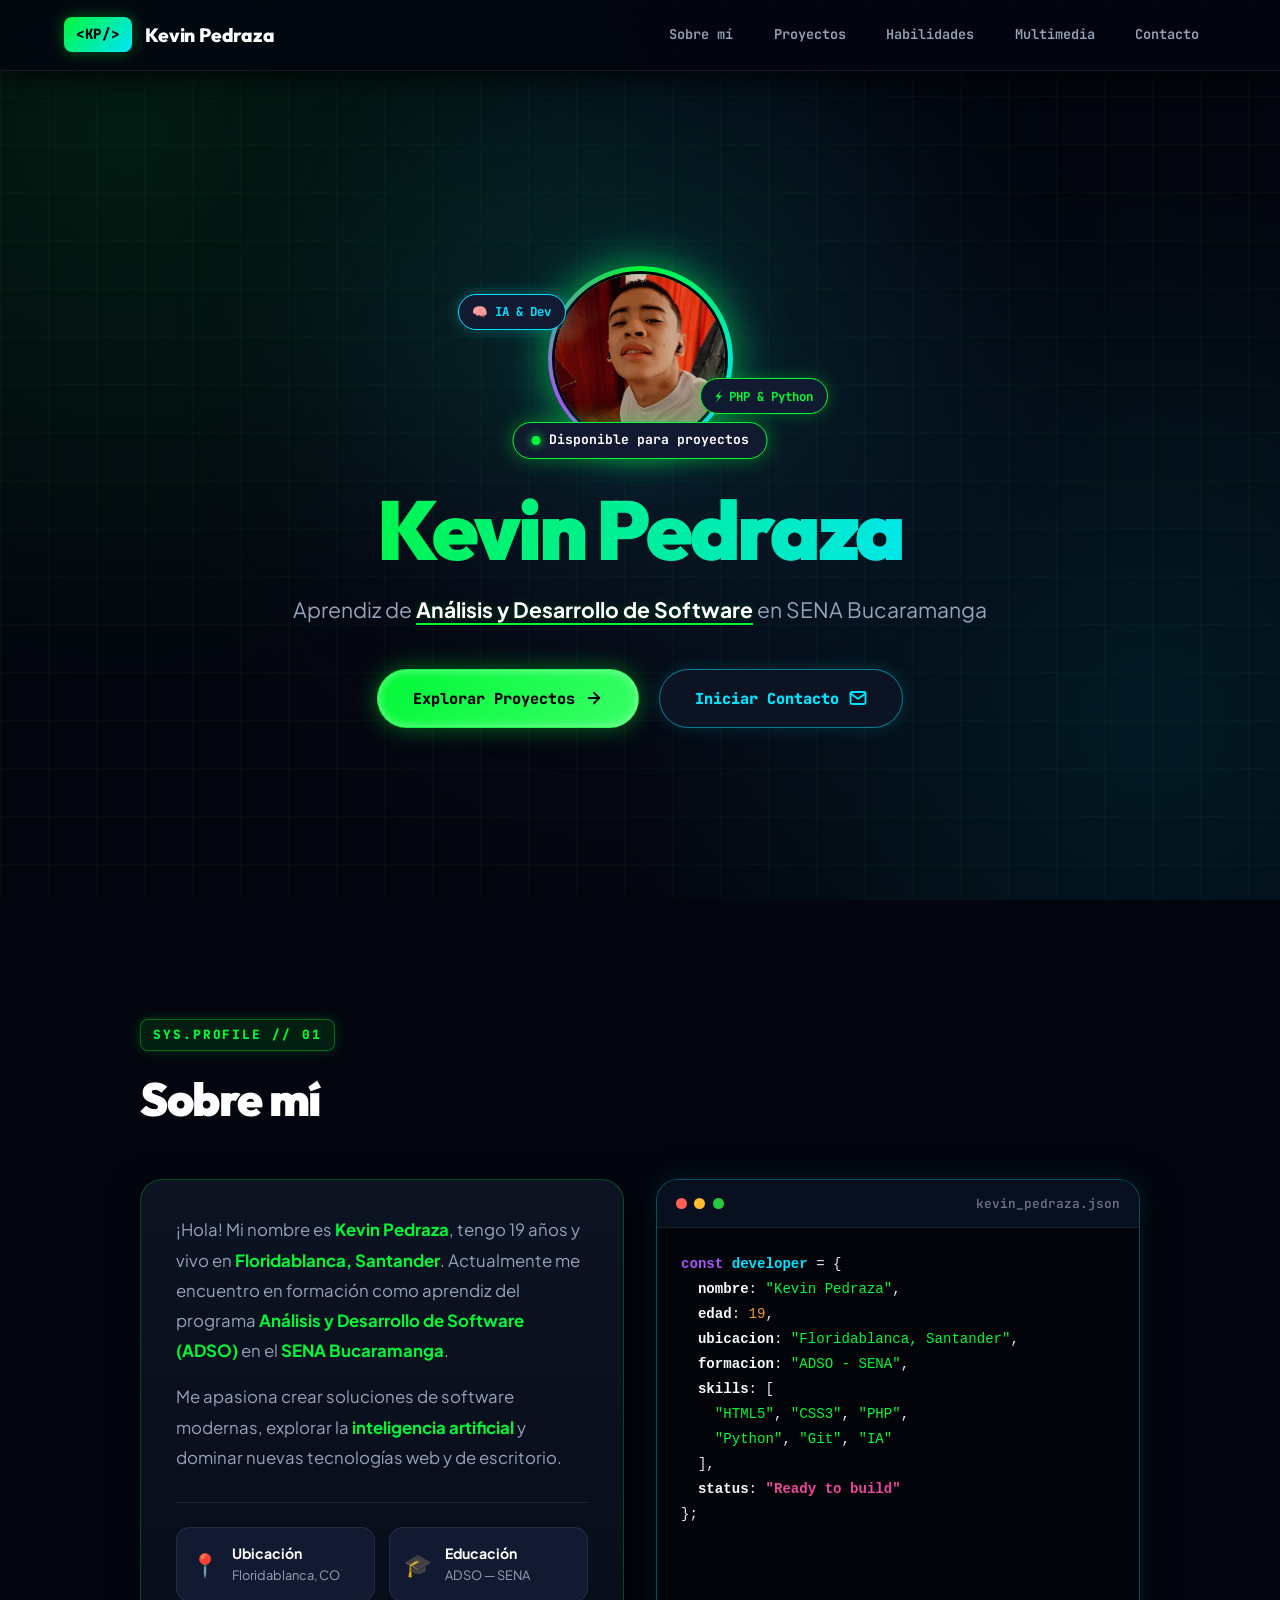
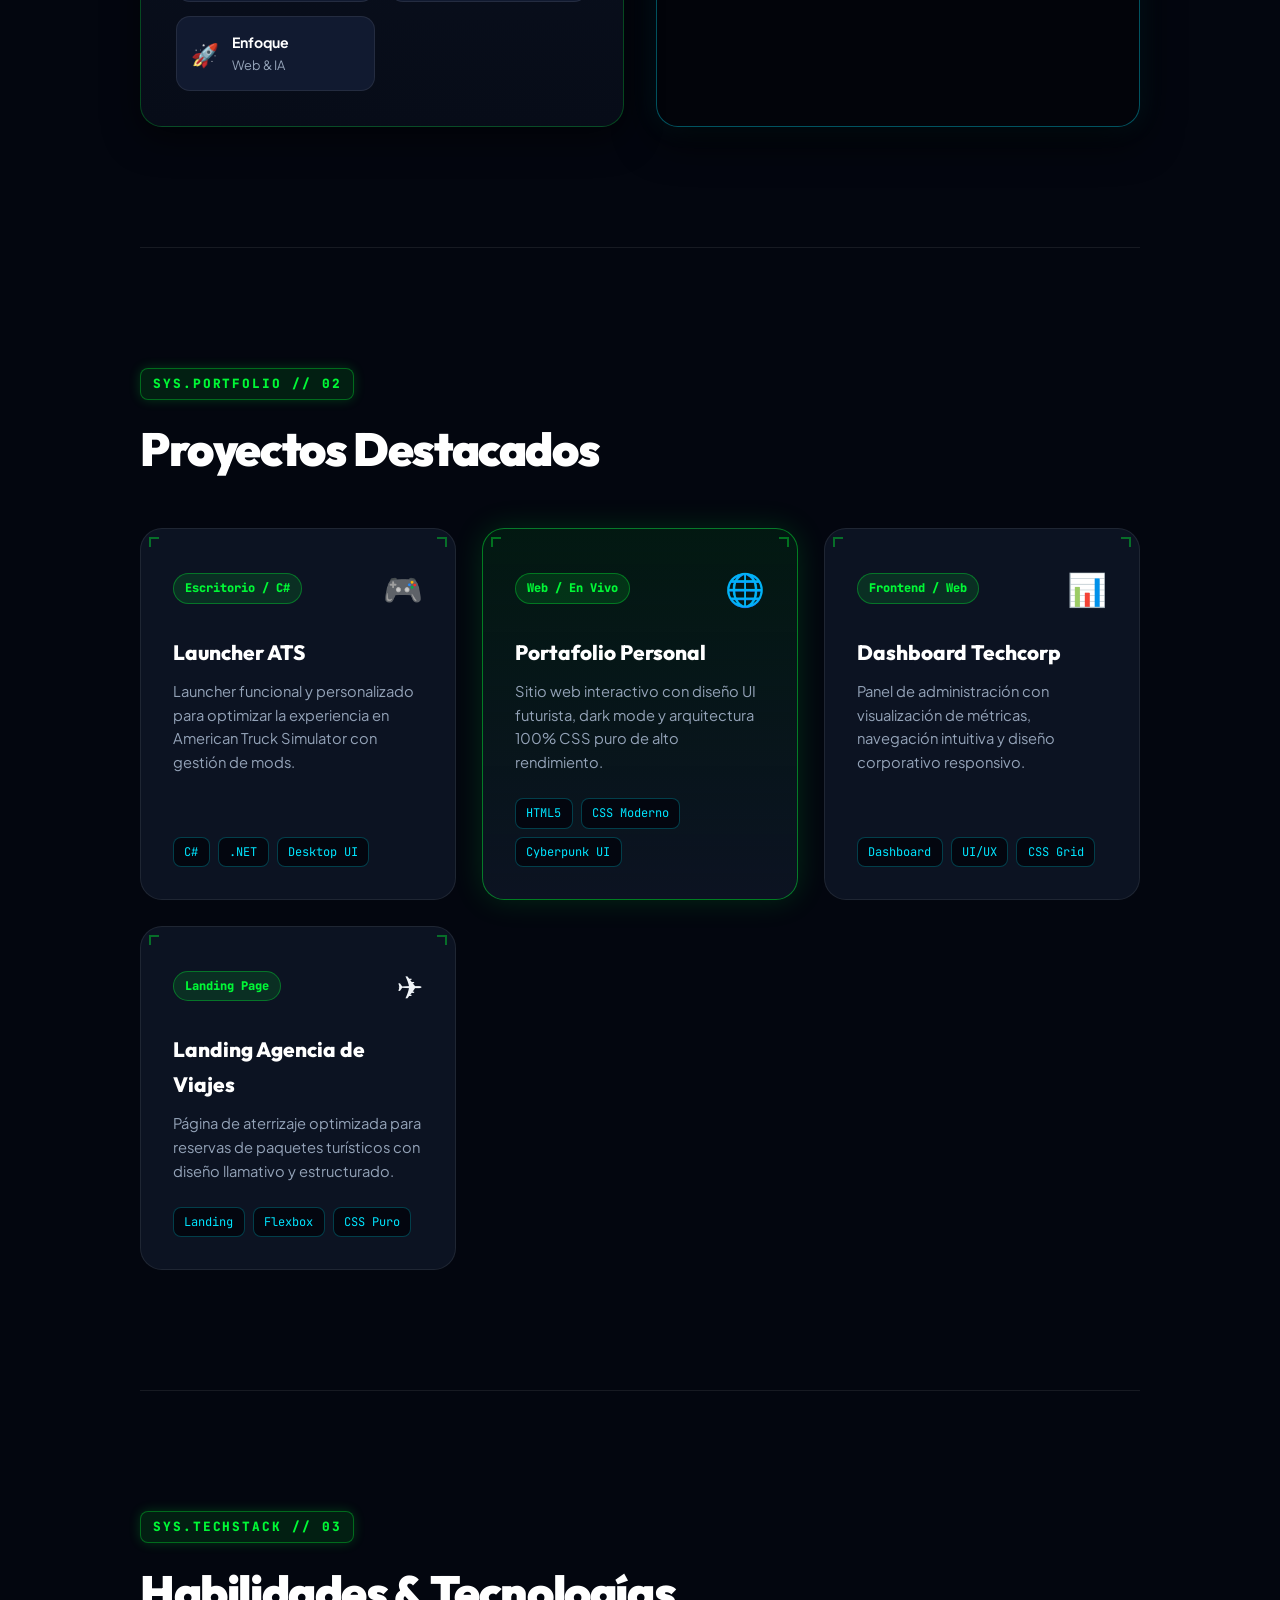
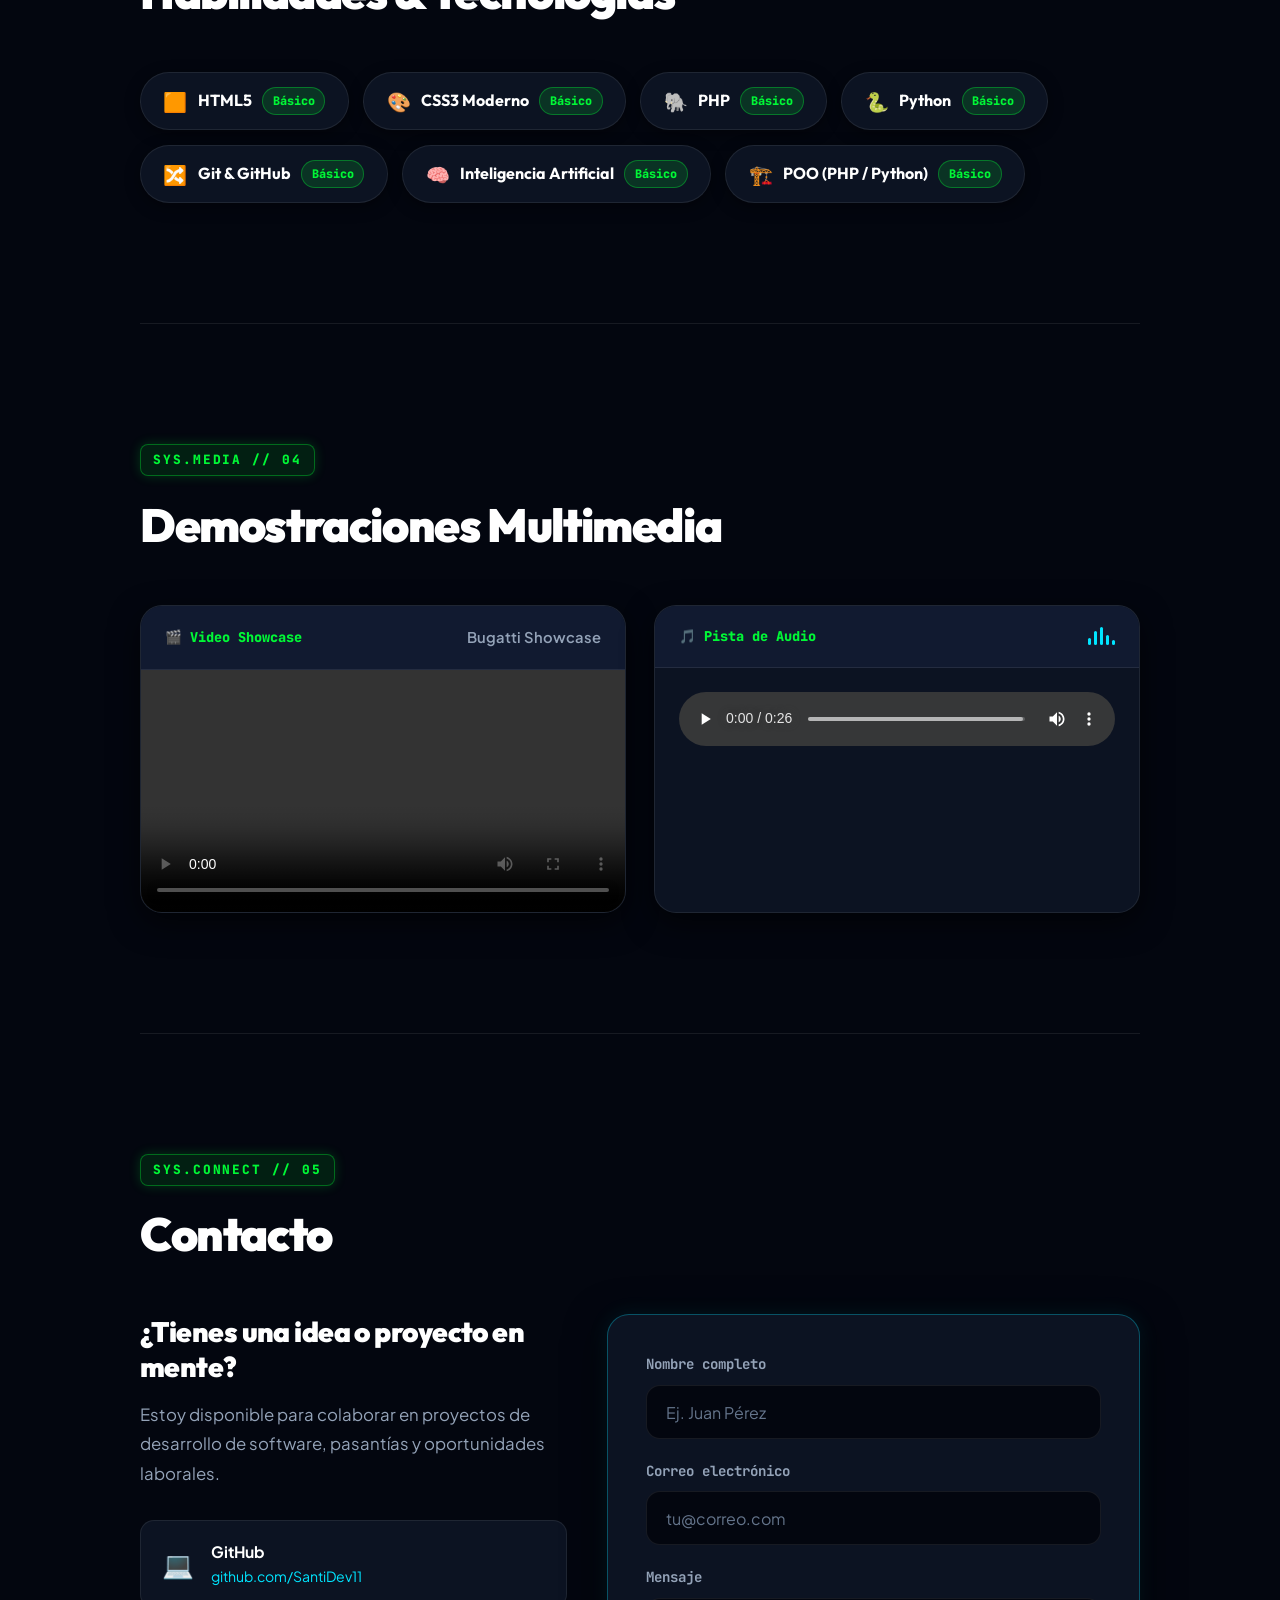
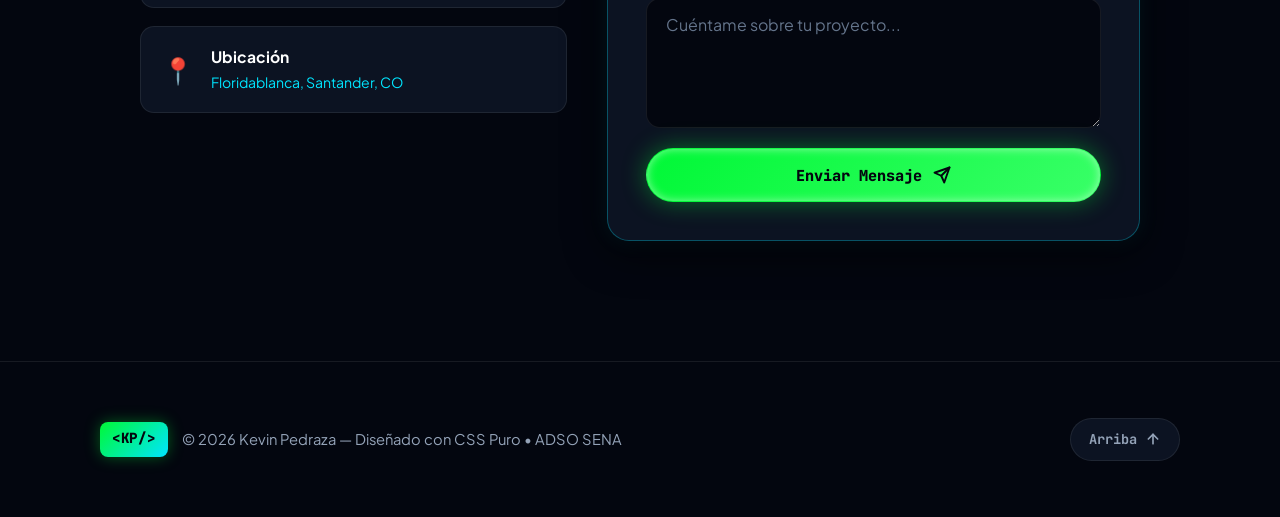
==== index.html @ baeb5403 "Actualizar el proyecto" ====
<!DOCTYPE html>
<html lang="es">
<head>
  <meta charset="UTF-8">
  <meta name="viewport" content="width=device-width, initial-scale=1.0">
  <meta name="description" content="Portafolio profesional de Kevin Pedraza — Desarrollador de Software y Aprendiz ADSO en SENA Bucaramanga.">
  <meta name="author" content="Kevin Pedraza">
  
  <!-- Fuentes modernas de alta calidad -->
  <link rel="preconnect" href="https://fonts.googleapis.com">
  <link rel="preconnect" href="https://fonts.gstatic.com" crossorigin>
  <link href="https://fonts.googleapis.com/css2?family=Outfit:wght@400;500;600;700;800;900&family=Plus+Jakarta+Sans:wght@400;500;600;700;800&family=JetBrains+Mono:wght@400;500;700;800&display=swap" rel="stylesheet">
  
  <link rel="stylesheet" href="style.css">
  <title>Kevin Pedraza — Portafolio</title>
</head>

<body>
  <!-- ===== HEADER / NAVBAR CYBER ===== -->
  <header>
    <a href="#hero" class="nav__logo">
      <span class="logo__badge">&lt;KP/&gt;</span>
      <span class="logo__text">Kevin Pedraza</span>
    </a>
    <nav>
      <a href="#sobre-mi">Sobre mí</a>
      <a href="#proyectos">Proyectos</a>
      <a href="#habilidades">Habilidades</a>
      <a href="#multimedia">Multimedia</a>
      <a href="#contacto">Contacto</a>
    </nav>
  </header>

  <!-- ===== HERO SECTION MASTER ===== -->
  <section id="hero" class="hero">
    <div class="hero__glow"></div>
    <div class="hero__grid-overlay"></div>
    
    <div class="hero__container">
      
      <!-- Avatar con Anillo de Neón Holográfico + Chips Flotantes -->
      <div class="hero__avatar-wrapper">
        <span class="hero-floating-chip chip-1">🧠 IA & Dev</span>
        <span class="hero-floating-chip chip-2">⚡ PHP & Python</span>
        
        <figure class="hero__foto">
          <img src="img/fotoperfil.jpeg" alt="Foto de perfil de Kevin Pedraza">
        </figure>
        
        <span class="status-badge">
          <span class="status-dot"></span>
          <span>Disponible para proyectos</span>
        </span>
      </div>

      <h1 class="hero__name">Kevin Pedraza</h1>
      <p class="hero__role">Aprendiz de <strong>Análisis y Desarrollo de Software</strong> en SENA Bucaramanga</p>
      
      <div class="hero__actions">
        <a href="#proyectos" class="btn btn--primary">
          <span>Explorar Proyectos</span>
          <svg width="18" height="18" viewBox="0 0 24 24" fill="none" stroke="currentColor" stroke-width="2.5" stroke-linecap="round" stroke-linejoin="round"><line x1="5" y1="12" x2="19" y2="12"></line><polyline points="12 5 19 12 12 19"></polyline></svg>
        </a>
        <a href="#contacto" class="btn btn--secondary">
          <span>Iniciar Contacto</span>
          <svg width="18" height="18" viewBox="0 0 24 24" fill="none" stroke="currentColor" stroke-width="2.5" stroke-linecap="round" stroke-linejoin="round"><path d="M4 4h16c1.1 0 2 .9 2 2v12c0 1.1-.9 2-2 2H4c-1.1 0-2-.9-2-2V6c0-1.1.9-2 2-2z"></path><polyline points="22,6 12,13 2,6"></polyline></svg>
        </a>
      </div>

    </div>
  </section>

  <!-- ===== CONTENIDO PRINCIPAL ===== -->
  <main>

    <!-- SECCIÓN: SOBRE MÍ CON TERMINAL IDE -->
    <section id="sobre-mi" class="seccion">
      <div class="seccion__header">
        <span class="seccion__tag">SYS.PROFILE // 01</span>
        <h2>Sobre mí</h2>
      </div>

      <div class="about-grid">
        <!-- Tarjeta de Texto Principal -->
        <div class="card card--about">
          <p class="about__text">
            ¡Hola! Mi nombre es <strong>Kevin Pedraza</strong>, tengo 19 años y vivo en <strong>Floridablanca, Santander</strong>. Actualmente me encuentro en formación como aprendiz del programa <strong>Análisis y Desarrollo de Software (ADSO)</strong> en el <strong>SENA Bucaramanga</strong>.
          </p>
          <p class="about__text">
            Me apasiona crear soluciones de software modernas, explorar la <strong>inteligencia artificial</strong> y dominar nuevas tecnologías web y de escritorio.
          </p>

          <div class="about__highlights">
            <div class="highlight-item">
              <span class="highlight-icon">📍</span>
              <div>
                <strong>Ubicación</strong>
                <p>Floridablanca, CO</p>
              </div>
            </div>
            <div class="highlight-item">
              <span class="highlight-icon">🎓</span>
              <div>
                <strong>Educación</strong>
                <p>ADSO — SENA</p>
              </div>
            </div>
            <div class="highlight-item">
              <span class="highlight-icon">🚀</span>
              <div>
                <strong>Enfoque</strong>
                <p>Web & IA</p>
              </div>
            </div>
          </div>
        </div>

        <!-- Terminal IDE Interactiva -->
        <div class="cyber-terminal">
          <div class="terminal__header">
            <div class="terminal__dots">
              <span class="dot red"></span>
              <span class="dot yellow"></span>
              <span class="dot green"></span>
            </div>
            <span class="terminal__title">kevin_pedraza.json</span>
          </div>
          <pre class="terminal__code"><code><span class="syn-key">const</span> <span class="syn-var">developer</span> = {
  <span class="syn-prop">nombre</span>: <span class="syn-str">"Kevin Pedraza"</span>,
  <span class="syn-prop">edad</span>: <span class="syn-num">19</span>,
  <span class="syn-prop">ubicacion</span>: <span class="syn-str">"Floridablanca, Santander"</span>,
  <span class="syn-prop">formacion</span>: <span class="syn-str">"ADSO - SENA"</span>,
  <span class="syn-prop">skills</span>: [
    <span class="syn-str">"HTML5"</span>, <span class="syn-str">"CSS3"</span>, <span class="syn-str">"PHP"</span>,
    <span class="syn-str">"Python"</span>, <span class="syn-str">"Git"</span>, <span class="syn-str">"IA"</span>
  ],
  <span class="syn-prop">status</span>: <span class="syn-bool">"Ready to build"</span>
};</code></pre>
        </div>
      </div>
    </section>

    <!-- SECCIÓN: PROYECTOS -->
    <section id="proyectos" class="seccion">
      <div class="seccion__header">
        <span class="seccion__tag">SYS.PORTFOLIO // 02</span>
        <h2>Proyectos Destacados</h2>
      </div>

      <div class="grid-proyectos">
        
        <!-- Proyecto 1 -->
        <article class="proyecto-card">
          <div class="card__corner top-l"></div>
          <div class="card__corner top-r"></div>
          <div class="proyecto-card__top">
            <span class="proyecto-card__badge">Escritorio / C#</span>
            <span class="proyecto-card__icon">🎮</span>
          </div>
          <h3>Launcher ATS</h3>
          <p>Launcher funcional y personalizado para optimizar la experiencia en American Truck Simulator con gestión de mods.</p>
          <div class="proyecto-card__tags">
            <span>C#</span>
            <span>.NET</span>
            <span>Desktop UI</span>
          </div>
        </article>

        <!-- Proyecto 2 (Destacado) -->
        <article class="proyecto-card proyecto-card--featured">
          <div class="card__corner top-l"></div>
          <div class="card__corner top-r"></div>
          <div class="proyecto-card__top">
            <span class="proyecto-card__badge">Web / En Vivo</span>
            <span class="proyecto-card__icon">🌐</span>
          </div>
          <h3>Portafolio Personal</h3>
          <p>Sitio web interactivo con diseño UI futurista, dark mode y arquitectura 100% CSS puro de alto rendimiento.</p>
          <div class="proyecto-card__tags">
            <span>HTML5</span>
            <span>CSS Moderno</span>
            <span>Cyberpunk UI</span>
          </div>
        </article>

        <!-- Proyecto 3 -->
        <article class="proyecto-card">
          <div class="card__corner top-l"></div>
          <div class="card__corner top-r"></div>
          <div class="proyecto-card__top">
            <span class="proyecto-card__badge">Frontend / Web</span>
            <span class="proyecto-card__icon">📊</span>
          </div>
          <h3>Dashboard Techcorp</h3>
          <p>Panel de administración con visualización de métricas, navegación intuitiva y diseño corporativo responsivo.</p>
          <div class="proyecto-card__tags">
            <span>Dashboard</span>
            <span>UI/UX</span>
            <span>CSS Grid</span>
          </div>
        </article>

        <!-- Proyecto 4 -->
        <article class="proyecto-card">
          <div class="card__corner top-l"></div>
          <div class="card__corner top-r"></div>
          <div class="proyecto-card__top">
            <span class="proyecto-card__badge">Landing Page</span>
            <span class="proyecto-card__icon">✈️</span>
          </div>
          <h3>Landing Agencia de Viajes</h3>
          <p>Página de aterrizaje optimizada para reservas de paquetes turísticos con diseño llamativo y estructurado.</p>
          <div class="proyecto-card__tags">
            <span>Landing</span>
            <span>Flexbox</span>
            <span>CSS Puro</span>
          </div>
        </article>

      </div>
    </section>

    <!-- SECCIÓN: HABILIDADES -->
    <section id="habilidades" class="seccion">
      <div class="seccion__header">
        <span class="seccion__tag">SYS.TECHSTACK // 03</span>
        <h2>Habilidades & Tecnologías</h2>
      </div>

      <div class="skills-wrapper">
        <div class="skill-pill">
          <span class="skill-icon">🟧</span>
          <span class="skill-name">HTML5</span>
          <span class="skill-level">Básico</span>
        </div>
        <div class="skill-pill">
          <span class="skill-icon">🎨</span>
          <span class="skill-name">CSS3 Moderno</span>
          <span class="skill-level">Básico</span>
        </div>
        <div class="skill-pill">
          <span class="skill-icon">🐘</span>
          <span class="skill-name">PHP</span>
          <span class="skill-level">Básico</span>
        </div>
        <div class="skill-pill">
          <span class="skill-icon">🐍</span>
          <span class="skill-name">Python</span>
          <span class="skill-level">Básico</span>
        </div>
        <div class="skill-pill">
          <span class="skill-icon">🔀</span>
          <span class="skill-name">Git & GitHub</span>
          <span class="skill-level">Básico</span>
        </div>
        <div class="skill-pill">
          <span class="skill-icon">🧠</span>
          <span class="skill-name">Inteligencia Artificial</span>
          <span class="skill-level">Básico</span>
        </div>
        <div class="skill-pill">
          <span class="skill-icon">🏗️</span>
          <span class="skill-name">POO (PHP / Python)</span>
          <span class="skill-level">Básico</span>
        </div>
      </div>
    </section>

    <!-- SECCIÓN: MULTIMEDIA CON ECUALIZADOR -->
    <section id="multimedia" class="seccion">
      <div class="seccion__header">
        <span class="seccion__tag">SYS.MEDIA // 04</span>
        <h2>Demostraciones Multimedia</h2>
      </div>

      <div class="media-grid">
        <!-- Video -->
        <div class="media-card">
          <div class="media-card__header">
            <span class="media-badge">🎬 Video Showcase</span>
            <span class="media-title">Bugatti Showcase</span>
          </div>
          <div class="video-frame">
            <video src="img/videobugatti.mp4" controls preload="metadata">Tu navegador no soporta video.</video>
          </div>
        </div>

        <!-- Audio con Ecualizador -->
        <div class="media-card">
          <div class="media-card__header">
            <span class="media-badge">🎵 Pista de Audio</span>
            <div class="audio-equalizer">
              <span></span>
              <span></span>
              <span></span>
              <span></span>
              <span></span>
            </div>
          </div>
          <div class="audio-frame">
            <audio src="img/musica.mp3" controls preload="metadata" type="audio/mpeg">Tu navegador no soporta audio.</audio>
          </div>
        </div>
      </div>
    </section>

    <!-- SECCIÓN: CONTACTO -->
    <section id="contacto" class="seccion">
      <div class="seccion__header">
        <span class="seccion__tag">SYS.CONNECT // 05</span>
        <h2>Contacto</h2>
      </div>

      <div class="contacto-grid">
        <div class="contacto-info">
          <h3>¿Tienes una idea o proyecto en mente?</h3>
          <p>Estoy disponible para colaborar en proyectos de desarrollo de software, pasantías y oportunidades laborales.</p>
          
          <div class="contacto-links">
            <a href="https://github.com/SantiDev11" target="_blank" class="contacto-item">
              <span class="contacto-item__icon">💻</span>
              <div>
                <strong>GitHub</strong>
                <p>github.com/SantiDev11</p>
              </div>
            </a>
            <div class="contacto-item">
              <span class="contacto-item__icon">📍</span>
              <div>
                <strong>Ubicación</strong>
                <p>Floridablanca, Santander, CO</p>
              </div>
            </div>
          </div>
        </div>

        <div class="card card--form">
          <form>
            <div class="form-group">
              <label for="nombre">Nombre completo</label>
              <input type="text" id="nombre" name="nombre" placeholder="Ej. Juan Pérez" required>
            </div>
            
            <div class="form-group">
              <label for="correo">Correo electrónico</label>
              <input type="email" id="correo" name="correo" placeholder="tu@correo.com" required>
            </div>

            <div class="form-group">
              <label for="mensaje">Mensaje</label>
              <textarea id="mensaje" name="mensaje" placeholder="Cuéntame sobre tu proyecto..." required></textarea>
            </div>

            <button type="submit" class="btn btn--primary btn--full">
              <span>Enviar Mensaje</span>
              <svg width="18" height="18" viewBox="0 0 24 24" fill="none" stroke="currentColor" stroke-width="2.5" stroke-linecap="round" stroke-linejoin="round"><line x1="22" y1="2" x2="11" y2="13"></line><polygon points="22 2 15 22 11 13 2 9 22 2"></polygon></svg>
            </button>
          </form>
        </div>
      </div>
    </section>

  </main>

  <!-- ===== FOOTER ===== -->
  <footer>
    <div class="footer__container">
      <div class="footer__brand">
        <span class="logo__badge">&lt;KP/&gt;</span>
        <p>© 2026 Kevin Pedraza — Diseñado con CSS Puro • ADSO SENA</p>
      </div>
      <a href="#hero" class="back-to-top" aria-label="Volver arriba">
        <span>Arriba</span>
        <svg width="16" height="16" viewBox="0 0 24 24" fill="none" stroke="currentColor" stroke-width="2.5" stroke-linecap="round" stroke-linejoin="round"><line x1="12" y1="19" x2="12" y2="5"></line><polyline points="5 12 12 5 19 12"></polyline></svg>
      </a>
    </div>
  </footer>
</body>
</html>
---- style.css ----
/* ============================================================
   PORTAFOLIO KEVIN PEDRAZA — EDICIÓN CYBER-DEVELOPER MASTER
   100% CSS PURO · SIN JAVASCRIPT · NIVEL AWWWARDS
   Terminal IDE · Chips Flotantes · HUD Brackets · Ecualizador
   ============================================================ */

/* ---- SISTEMA DE VARIABLES DE ALTO RENDIMIENTO ---- */
:root {
  /* Tipografías */
  --font-heading: 'Outfit', system-ui, -apple-system, sans-serif;
  --font-body: 'Plus Jakarta Sans', system-ui, -apple-system, sans-serif;
  --font-mono: 'JetBrains Mono', monospace;

  /* Paleta Neón Cyberpunk */
  --bg-void: #03060f;
  --bg-deep: #070c18;
  --bg-surface: #0c1322;
  --bg-surface-elevated: #111a30;
  --bg-surface-glow: #16223e;
  
  --neon-green: #00f836;
  --neon-green-bright: #39ff68;
  --neon-cyan: #00e5ff;
  --neon-cyan-bright: #67f2ff;
  --neon-purple: #a855f7;
  --neon-yellow: #facc15;
  --neon-red: #f43f5e;
  
  --glow-green-sm: 0 0 15px rgba(0, 248, 54, 0.35);
  --glow-green-lg: 0 0 35px rgba(0, 248, 54, 0.5), 0 0 65px rgba(0, 229, 255, 0.25);
  --glow-cyan-sm: 0 0 15px rgba(0, 229, 255, 0.35);
  --glow-cyan-lg: 0 0 35px rgba(0, 229, 255, 0.5);

  --border-glass: rgba(255, 255, 255, 0.08);
  --border-neon-green: rgba(0, 248, 54, 0.45);
  --border-neon-cyan: rgba(0, 229, 255, 0.45);

  --text-pure: #ffffff;
  --text-main: #f1f5f9;
  --text-muted: #94a3b8;
  --text-dim: #64748b;

  --r-sm: 8px;
  --r-md: 14px;
  --r-lg: 22px;
  --r-pill: 9999px;

  --ease-spring: cubic-bezier(0.16, 1, 0.3, 1);
  --transition-fast: all 0.2s var(--ease-spring);
  --transition: all 0.3s var(--ease-spring);

  color-scheme: dark;
}

/* ---- RESET & CONFIGURACIÓN GLOBAL ---- */
*, *::before, *::after {
  margin: 0;
  padding: 0;
  box-sizing: border-box;
}

html {
  scroll-behavior: smooth;
  font-size: 16px;
}

body {
  font-family: var(--font-body);
  background-color: var(--bg-void);
  color: var(--text-main);
  line-height: 1.7;
  overflow-x: hidden;
  position: relative;
  
  /* Textura de cuadrícula cibernética con orbes de luz ambientales */
  background-image: 
    radial-gradient(circle at 10% 15%, rgba(0, 248, 54, 0.09) 0%, transparent 40%),
    radial-gradient(circle at 90% 80%, rgba(0, 229, 255, 0.09) 0%, transparent 40%),
    radial-gradient(circle at 50% 50%, rgba(168, 85, 247, 0.04) 0%, transparent 60%),
    linear-gradient(to right, rgba(0, 248, 54, 0.035) 1px, transparent 1px),
    linear-gradient(to bottom, rgba(0, 248, 54, 0.035) 1px, transparent 1px);
  background-size: 100% 100%, 100% 100%, 100% 100%, 48px 48px, 48px 48px;
  background-attachment: fixed;
}

/* ============================================================
   HEADER / NAVBAR CYBER FLOTANTE
   ============================================================ */
header {
  position: sticky;
  top: 0;
  z-index: 100;
  display: flex;
  align-items: center;
  justify-content: space-between;
  padding: 0.95rem clamp(1.5rem, 5vw, 4rem);
  background: color-mix(in srgb, var(--bg-void) 88%, transparent);
  backdrop-filter: blur(20px) saturate(1.8);
  -webkit-backdrop-filter: blur(20px) saturate(1.8);
  border-bottom: 1px solid var(--border-glass);
  box-shadow: 0 4px 30px rgba(0, 0, 0, 0.8);
}

.nav__logo {
  display: inline-flex;
  align-items: center;
  gap: 0.85rem;
  text-decoration: none;
}

/* Badge del Logo con efecto neón */
.logo__badge {
  font-family: var(--font-mono);
  font-size: 0.88rem;
  font-weight: 900;
  padding: 0.35rem 0.75rem;
  border-radius: var(--r-sm);
  background: linear-gradient(135deg, var(--neon-green), var(--neon-cyan));
  color: #03060f;
  letter-spacing: 0.05em;
  box-shadow: var(--glow-green-sm);
  animation: logoPulse 4s infinite alternate;
}

@keyframes logoPulse {
  0% { box-shadow: 0 0 10px rgba(0, 248, 54, 0.4); }
  100% { box-shadow: 0 0 25px var(--neon-green), 0 0 40px var(--neon-cyan); }
}

.logo__text {
  font-family: var(--font-heading);
  font-size: 1.2rem;
  font-weight: 800;
  color: var(--text-pure);
  letter-spacing: -0.01em;
  transition: var(--transition);
}

.nav__logo:hover .logo__text {
  color: var(--neon-green);
  text-shadow: 0 0 15px var(--neon-green);
}

nav {
  display: flex;
  gap: 0.4rem;
  align-items: center;
}

nav a {
  font-family: var(--font-mono);
  font-size: 0.85rem;
  font-weight: 600;
  color: var(--text-muted);
  text-decoration: none;
  padding: 0.45rem 1rem;
  border-radius: var(--r-pill);
  border: 1px solid transparent;
  position: relative;
  transition: var(--transition);
}

nav a:hover {
  color: var(--neon-green);
  background: rgba(0, 248, 54, 0.08);
  border-color: rgba(0, 248, 54, 0.35);
  box-shadow: 0 0 15px rgba(0, 248, 54, 0.2);
  transform: translateY(-2px);
}

@media (max-width: 720px) {
  header { flex-direction: column; gap: 0.8rem; padding: 0.8rem 1rem; }
  .logo__text { display: none; }
  nav { justify-content: center; flex-wrap: wrap; }
  nav a { font-size: 0.82rem; padding: 0.3rem 0.65rem; }
}

/* ============================================================
   HERO SECTION MASTER
   ============================================================ */
.hero {
  position: relative;
  min-height: 92vh;
  display: flex;
  align-items: center;
  justify-content: center;
  text-align: center;
  padding: 5rem clamp(1rem, 5vw, 3rem) 3.5rem;
  overflow: hidden;
}

/* Resplandor ambiental de fondo */
.hero__glow {
  position: absolute;
  top: 30%;
  left: 50%;
  transform: translate(-50%, -50%);
  width: 700px;
  height: 700px;
  background: radial-gradient(circle, rgba(0, 248, 54, 0.14) 0%, rgba(0, 229, 255, 0.09) 35%, transparent 70%);
  filter: blur(100px);
  pointer-events: none;
  z-index: 0;
  animation: ambientGlow 8s ease-in-out infinite alternate;
}

@keyframes ambientGlow {
  0% { transform: translate(-50%, -50%) scale(0.9); opacity: 0.7; }
  100% { transform: translate(-50%, -50%) scale(1.18); opacity: 1; }
}

.hero__container {
  position: relative;
  z-index: 1;
  max-width: 820px;
}

/* ============================================================
   AVATAR — ANILLO DE NEÓN GIRATORIO + CHIPS FLOTANTES
   ============================================================ */
.hero__avatar-wrapper {
  position: relative;
  display: inline-block;
  margin-bottom: 2.2rem;
}

/* Chips flotantes al lado del avatar */
.hero-floating-chip {
  position: absolute;
  z-index: 2;
  font-family: var(--font-mono);
  font-size: 0.78rem;
  font-weight: 700;
  padding: 0.4rem 0.85rem;
  border-radius: var(--r-pill);
  background: var(--bg-surface-elevated);
  border: 1px solid var(--neon-cyan);
  color: var(--neon-cyan);
  box-shadow: 0 0 15px rgba(0, 229, 255, 0.3);
  pointer-events: none;
  white-space: nowrap;
  animation: chipFloat 5s ease-in-out infinite alternate;
}

.chip-1 {
  top: 15%;
  left: -90px;
  animation-delay: 0s;
}

.chip-2 {
  bottom: 20%;
  right: -95px;
  border-color: var(--neon-green);
  color: var(--neon-green);
  box-shadow: 0 0 15px rgba(0, 248, 54, 0.3);
  animation-delay: 2.5s;
}

@keyframes chipFloat {
  0% { transform: translateY(0px); }
  100% { transform: translateY(-8px); }
}

@media (max-width: 600px) {
  .hero-floating-chip { display: none; }
}

/* Anillo exterior con haz de luz giratorio en 360 grados */
.hero__foto {
  width: 185px;
  height: 185px;
  margin: 0 auto;
  border-radius: 50%;
  display: flex;
  align-items: center;
  justify-content: center;
  position: relative;
  background: conic-gradient(from 0deg, var(--neon-green), var(--neon-cyan), var(--neon-purple), var(--neon-green));
  padding: 4.5px;
  animation: rotateBeam 4.5s linear infinite;
  box-shadow: var(--glow-green-lg);
}

@keyframes rotateBeam {
  0% { transform: rotate(0deg); }
  100% { transform: rotate(360deg); }
}

/* Imagen interior (contrarresta rotación para mantenerse recta) */
.hero__foto img {
  width: 100%;
  height: 100%;
  border-radius: 50%;
  object-fit: cover;
  display: block;
  border: 3.5px solid var(--bg-void);
  animation: counterRotate 4.5s linear infinite;
}

@keyframes counterRotate {
  0% { transform: rotate(0deg); }
  100% { transform: rotate(-360deg); }
}

.hero__avatar-wrapper:hover .hero__foto {
  box-shadow: 0 0 55px var(--neon-green), 0 0 90px var(--neon-cyan);
}

/* Badge de Estado Neón */
.status-badge {
  position: absolute;
  bottom: -8px;
  left: 50%;
  transform: translateX(-50%);
  display: inline-flex;
  align-items: center;
  gap: 0.55rem;
  padding: 0.4rem 1.1rem;
  background: var(--bg-surface-elevated);
  border: 1.5px solid var(--neon-green);
  border-radius: var(--r-pill);
  font-family: var(--font-mono);
  font-size: 0.82rem;
  font-weight: 700;
  color: var(--text-pure);
  white-space: nowrap;
  box-shadow: 0 0 20px rgba(0, 248, 54, 0.4);
}

.status-dot {
  width: 9px;
  height: 9px;
  border-radius: 50%;
  background-color: var(--neon-green);
  box-shadow: 0 0 10px var(--neon-green);
  animation: dotBlink 1.8s infinite;
}

@keyframes dotBlink {
  0%, 100% { opacity: 1; transform: scale(1); }
  50% { opacity: 0.4; transform: scale(0.85); }
}

/* ============================================================
   TEXTO NEÓN FLUIDO ANIMADO
   ============================================================ */
.hero__greeting {
  font-family: var(--font-mono);
  font-size: 0.95rem;
  font-weight: 700;
  color: var(--neon-cyan);
  margin-bottom: 0.6rem;
  letter-spacing: 0.1em;
  text-shadow: 0 0 12px rgba(0, 229, 255, 0.4);
}

/* Título con flujo de color neón continuo */
.hero__name {
  font-family: var(--font-heading);
  font-size: clamp(3.2rem, 9vw, 5.2rem);
  font-weight: 900;
  letter-spacing: -0.04em;
  line-height: 1.05;
  background: linear-gradient(90deg, var(--neon-green), var(--neon-cyan), #ffffff, var(--neon-green));
  background-size: 300% auto;
  -webkit-background-clip: text;
  background-clip: text;
  color: transparent;
  margin-bottom: 1.2rem;
  animation: neonTextFlow 6s linear infinite;
}

@keyframes neonTextFlow {
  0% { background-position: 0% 50%; }
  100% { background-position: 300% 50%; }
}

.hero__role {
  font-size: clamp(1.05rem, 2.3vw, 1.32rem);
  color: var(--text-muted);
  max-width: 48ch;
  margin: 0 auto 2.6rem;
  line-height: 1.65;
}

.hero__role strong {
  color: var(--text-pure);
  border-bottom: 2px solid var(--neon-green);
  text-shadow: 0 0 10px rgba(0, 248, 54, 0.25);
}

/* ============================================================
   BOTONES DE ENERGÍA Y DESTELLO LÁSER
   ============================================================ */
.hero__actions {
  display: flex;
  gap: 1.2rem;
  justify-content: center;
  flex-wrap: wrap;
}

.btn {
  display: inline-flex;
  align-items: center;
  justify-content: center;
  gap: 0.65rem;
  padding: 0.95rem 2.2rem;
  border-radius: var(--r-pill);
  font-family: var(--font-mono);
  font-weight: 800;
  font-size: 0.95rem;
  text-decoration: none;
  cursor: pointer;
  border: 1.5px solid transparent;
  position: relative;
  overflow: hidden;
  transition: var(--transition);
}

.btn svg {
  transition: transform 0.25s ease;
}

/* Destello de energía láser */
.btn::after {
  content: "";
  position: absolute;
  top: -50%;
  left: -150%;
  width: 100%;
  height: 200%;
  background: linear-gradient(90deg, transparent, rgba(255, 255, 255, 0.5), transparent);
  transform: rotate(25deg);
  animation: laserShimmer 3.5s ease-in-out infinite;
}

@keyframes laserShimmer {
  0% { left: -150%; }
  40%, 100% { left: 150%; }
}

/* Botón Neón Verde Primario */
.btn--primary {
  background: linear-gradient(135deg, var(--neon-green), var(--neon-green-bright));
  color: #03060f;
  font-weight: 900;
  box-shadow: 0 0 25px rgba(0, 248, 54, 0.4), inset 0 0 10px rgba(255, 255, 255, 0.5);
}

.btn--primary:hover {
  transform: translateY(-3px) scale(1.03);
  box-shadow: 0 0 40px var(--neon-green), 0 0 70px var(--neon-cyan);
}

.btn--primary:hover svg {
  transform: translateX(4px);
}

.btn--primary:active {
  transform: translateY(0) scale(0.98);
}

/* Botón Neón Secundario (Cyan Outline) */
.btn--secondary {
  background: var(--bg-surface);
  color: var(--neon-cyan);
  border-color: rgba(0, 229, 255, 0.5);
  box-shadow: 0 0 18px rgba(0, 229, 255, 0.15);
}

.btn--secondary:hover {
  background: rgba(0, 229, 255, 0.14);
  border-color: var(--neon-cyan);
  color: #ffffff;
  box-shadow: 0 0 30px var(--glow-cyan-lg);
  transform: translateY(-3px) scale(1.03);
}

.btn--secondary:hover svg {
  transform: scale(1.2);
}

.btn--full {
  width: 100%;
}

/* ============================================================
   SECCIONES CYBERPUNK
   ============================================================ */
main {
  max-width: 1080px;
  margin: 0 auto;
  padding: 0 clamp(1.2rem, 5vw, 2.5rem);
}

.seccion {
  padding: clamp(4.5rem, 10vw, 7.5rem) 0;
  position: relative;
}

.seccion + .seccion {
  border-top: 1px solid var(--border-glass);
}

.seccion__header {
  margin-bottom: 2.5rem;
}

.seccion__tag {
  font-family: var(--font-mono);
  font-size: 0.8rem;
  font-weight: 800;
  letter-spacing: 0.15em;
  color: var(--neon-green);
  display: inline-block;
  padding: 0.25rem 0.75rem;
  background: rgba(0, 248, 54, 0.1);
  border: 1px solid rgba(0, 248, 54, 0.35);
  border-radius: var(--r-sm);
  margin-bottom: 0.6rem;
  box-shadow: 0 0 12px rgba(0, 248, 54, 0.2);
}

.seccion h2 {
  font-family: var(--font-heading);
  font-size: clamp(2rem, 4.5vw, 2.9rem);
  font-weight: 900;
  letter-spacing: -0.03em;
  color: var(--text-pure);
}

/* ============================================================
   SECCIÓN: SOBRE MÍ CON TERMINAL IDE
   ============================================================ */
.about-grid {
  display: grid;
  grid-template-columns: 1fr 1fr;
  gap: 2rem;
  align-items: stretch;
}

@media (max-width: 820px) {
  .about-grid { grid-template-columns: 1fr; }
}

.card {
  background: var(--bg-surface);
  border: 1px solid var(--border-glass);
  border-radius: var(--r-lg);
  padding: 2.2rem;
  box-shadow: 0 10px 35px rgba(0, 0, 0, 0.6);
  position: relative;
  overflow: hidden;
  transition: var(--transition);
}

.card--about {
  background: linear-gradient(180deg, var(--bg-surface) 0%, var(--bg-deep) 100%);
  border-color: rgba(0, 248, 54, 0.25);
  display: flex;
  flex-direction: column;
  justify-content: space-between;
}

.card--about:hover {
  border-color: rgba(0, 248, 54, 0.55);
  box-shadow: 0 15px 50px rgba(0, 0, 0, 0.8), 0 0 35px var(--glow-green-sm);
}

.about__text {
  font-size: 1.05rem;
  color: var(--text-muted);
  line-height: 1.8;
}

.about__text strong {
  color: var(--neon-green);
  font-weight: 700;
}

.about__text + .about__text {
  margin-top: 1rem;
}

.about__highlights {
  display: grid;
  grid-template-columns: repeat(auto-fit, minmax(140px, 1fr));
  gap: 0.9rem;
  margin-top: 1.8rem;
  padding-top: 1.5rem;
  border-top: 1px solid var(--border-glass);
}

.highlight-item {
  display: flex;
  align-items: center;
  gap: 0.8rem;
  padding: 0.85rem;
  background: var(--bg-surface-elevated);
  border: 1px solid var(--border-glass);
  border-radius: var(--r-md);
  transition: var(--transition);
}

.highlight-item:hover {
  border-color: var(--neon-cyan);
  background: var(--bg-surface-glow);
  transform: translateY(-2px);
  box-shadow: 0 0 15px rgba(0, 229, 255, 0.25);
}

.highlight-icon {
  font-size: 1.4rem;
}

.highlight-item strong {
  display: block;
  font-size: 0.88rem;
  color: var(--text-pure);
}

.highlight-item p {
  font-size: 0.8rem;
  color: var(--text-muted);
}

/* TERMINAL IDE INTERACTIVA */
.cyber-terminal {
  background: #02040a;
  border: 1px solid rgba(0, 229, 255, 0.35);
  border-radius: var(--r-lg);
  overflow: hidden;
  box-shadow: 0 12px 40px rgba(0, 0, 0, 0.8), 0 0 25px rgba(0, 229, 255, 0.12);
  display: flex;
  flex-direction: column;
  transition: var(--transition);
}

.cyber-terminal:hover {
  border-color: var(--neon-cyan);
  box-shadow: 0 16px 50px rgba(0, 0, 0, 0.9), 0 0 35px var(--glow-cyan-sm);
}

.terminal__header {
  background: #080f1e;
  padding: 0.8rem 1.2rem;
  display: flex;
  align-items: center;
  justify-content: space-between;
  border-bottom: 1px solid var(--border-glass);
}

.terminal__dots {
  display: flex;
  gap: 0.45rem;
}

.terminal__dots .dot {
  width: 11px;
  height: 11px;
  border-radius: 50%;
}

.dot.red { background: #ff5f56; }
.dot.yellow { background: #ffbd2e; }
.dot.green { background: #27c93f; }

.terminal__title {
  font-family: var(--font-mono);
  font-size: 0.8rem;
  color: var(--text-dim);
  font-weight: 600;
}

.terminal__code {
  padding: 1.5rem;
  font-family: var(--font-mono);
  font-size: 0.88rem;
  line-height: 1.7;
  overflow-x: auto;
  color: #e2e8f0;
}

/* Syntax Highlighting Colors */
.syn-key { color: var(--neon-purple); font-weight: 700; }
.syn-var { color: var(--neon-cyan); font-weight: 700; }
.syn-prop { color: #f8fafc; font-weight: 600; }
.syn-str { color: var(--neon-green); }
.syn-num { color: #f59e0b; }
.syn-bool { color: #ec4899; font-weight: 700; }

/* ============================================================
   TARJETAS DE PROYECTOS — ESQUINAS HUD CYBER
   ============================================================ */
.grid-proyectos {
  display: grid;
  grid-template-columns: repeat(auto-fill, minmax(240px, 1fr));
  gap: 1.6rem;
}

.proyecto-card {
  background: var(--bg-surface);
  border: 1px solid var(--border-glass);
  border-radius: var(--r-lg);
  padding: 2rem;
  display: flex;
  flex-direction: column;
  position: relative;
  overflow: hidden;
  transition: var(--transition);
}

/* Esquinas de HUD Cibernético */
.card__corner {
  position: absolute;
  width: 10px;
  height: 10px;
  border: 2px solid var(--neon-green);
  opacity: 0.4;
  transition: var(--transition);
}

.card__corner.top-l { top: 8px; left: 8px; border-right: none; border-bottom: none; }
.card__corner.top-r { top: 8px; right: 8px; border-left: none; border-bottom: none; }

.proyecto-card:hover .card__corner {
  opacity: 1;
  border-color: var(--neon-green);
  box-shadow: 0 0 10px var(--neon-green);
}

/* Barra de neón superior */
.proyecto-card::before {
  content: "";
  position: absolute;
  top: 0;
  left: 0;
  width: 100%;
  height: 3.5px;
  background: linear-gradient(90deg, var(--neon-green), var(--neon-cyan));
  transform: scaleX(0);
  transform-origin: left;
  transition: transform 0.4s var(--ease-spring);
}

.proyecto-card:hover {
  transform: translateY(-8px);
  border-color: var(--neon-green);
  background: var(--bg-surface-glow);
  box-shadow: 0 18px 45px rgba(0, 0, 0, 0.85), 0 0 35px var(--glow-green-sm);
}

.proyecto-card:hover::before {
  transform: scaleX(1);
}

.proyecto-card__top {
  display: flex;
  align-items: center;
  justify-content: space-between;
  margin-bottom: 1.2rem;
}

.proyecto-card__badge {
  font-family: var(--font-mono);
  font-size: 0.75rem;
  font-weight: 800;
  padding: 0.25rem 0.7rem;
  border-radius: var(--r-pill);
  background: rgba(0, 248, 54, 0.12);
  color: var(--neon-green);
  border: 1px solid rgba(0, 248, 54, 0.35);
}

.proyecto-card__icon {
  font-size: 2rem;
  transition: transform 0.3s ease;
}

.proyecto-card:hover .proyecto-card__icon {
  transform: scale(1.25) rotate(-6deg);
}

.proyecto-card h3 {
  font-family: var(--font-heading);
  font-size: 1.3rem;
  font-weight: 800;
  color: var(--text-pure);
  margin-bottom: 0.6rem;
  transition: color 0.2s ease;
}

.proyecto-card:hover h3 {
  color: var(--neon-green);
  text-shadow: 0 0 10px var(--neon-green);
}

.proyecto-card p {
  font-size: 0.92rem;
  color: var(--text-muted);
  line-height: 1.6;
  margin-bottom: 1.5rem;
  flex-grow: 1;
}

.proyecto-card__tags {
  display: flex;
  gap: 0.5rem;
  flex-wrap: wrap;
}

.proyecto-card__tags span {
  font-family: var(--font-mono);
  font-size: 0.75rem;
  padding: 0.25rem 0.65rem;
  border-radius: var(--r-sm);
  background: var(--bg-void);
  color: var(--neon-cyan);
  border: 1px solid rgba(0, 229, 255, 0.25);
}

/* Tarjeta Destacada */
.proyecto-card--featured {
  border-color: rgba(0, 248, 54, 0.45);
  background: linear-gradient(180deg, rgba(0, 248, 54, 0.08) 0%, var(--bg-surface) 100%);
  box-shadow: 0 0 30px rgba(0, 248, 54, 0.15);
}

/* ============================================================
   HABILIDADES — CHIPS TECNOLÓGICOS CON NEÓN
   ============================================================ */
.skills-wrapper {
  display: flex;
  flex-wrap: wrap;
  gap: 0.9rem;
}

.skill-pill {
  display: inline-flex;
  align-items: center;
  gap: 0.65rem;
  padding: 0.75rem 1.4rem;
  background: var(--bg-surface);
  border: 1px solid var(--border-glass);
  border-radius: var(--r-pill);
  box-shadow: 0 4px 15px rgba(0, 0, 0, 0.4);
  cursor: default;
  transition: var(--transition);
}

.skill-pill:hover {
  transform: translateY(-4px) scale(1.04);
  border-color: var(--neon-green);
  background: var(--bg-surface-glow);
  box-shadow: 0 0 25px var(--glow-green-sm);
}

.skill-icon {
  font-size: 1.2rem;
}

.skill-name {
  font-family: var(--font-heading);
  font-size: 1rem;
  font-weight: 700;
  color: var(--text-pure);
}

.skill-level {
  font-family: var(--font-mono);
  font-size: 0.74rem;
  font-weight: 800;
  color: var(--neon-green);
  background: rgba(0, 248, 54, 0.14);
  padding: 0.2rem 0.6rem;
  border-radius: var(--r-pill);
  border: 1px solid rgba(0, 248, 54, 0.35);
}

/* ============================================================
   MULTIMEDIA — ECUALIZADOR DINÁMICO & MARCOS NEÓN
   ============================================================ */
.media-grid {
  display: grid;
  grid-template-columns: repeat(auto-fit, minmax(320px, 1fr));
  gap: 1.8rem;
}

.media-card {
  background: var(--bg-surface);
  border: 1px solid var(--border-glass);
  border-radius: var(--r-lg);
  overflow: hidden;
  box-shadow: 0 10px 30px rgba(0, 0, 0, 0.6);
  transition: var(--transition);
}

.media-card:hover {
  border-color: var(--neon-cyan);
  box-shadow: 0 0 35px rgba(0, 229, 255, 0.35);
}

.media-card__header {
  padding: 1.2rem 1.5rem;
  display: flex;
  align-items: center;
  justify-content: space-between;
  border-bottom: 1px solid var(--border-glass);
  background: var(--bg-surface-elevated);
}

.media-badge {
  font-family: var(--font-mono);
  font-size: 0.85rem;
  font-weight: 800;
  color: var(--neon-green);
}

.media-title {
  font-size: 0.92rem;
  font-weight: 600;
  color: var(--text-muted);
}

/* Ecualizador Animado de Audio */
.audio-equalizer {
  display: flex;
  align-items: flex-end;
  gap: 3px;
  height: 18px;
}

.audio-equalizer span {
  width: 3px;
  background: var(--neon-cyan);
  border-radius: 99px;
  animation: eqBounce 1.2s ease-in-out infinite alternate;
}

.audio-equalizer span:nth-child(1) { height: 40%; animation-delay: 0.1s; }
.audio-equalizer span:nth-child(2) { height: 80%; animation-delay: 0.3s; }
.audio-equalizer span:nth-child(3) { height: 100%; animation-delay: 0s; }
.audio-equalizer span:nth-child(4) { height: 60%; animation-delay: 0.4s; }
.audio-equalizer span:nth-child(5) { height: 30%; animation-delay: 0.2s; }

@keyframes eqBounce {
  0% { height: 20%; }
  100% { height: 100%; }
}

.video-frame video {
  width: 100%;
  height: auto;
  display: block;
  background: #000;
}

.audio-frame {
  padding: 1.5rem;
}

.audio-frame audio {
  width: 100%;
  display: block;
}

/* ============================================================
   CONTACTO — FORMULARIO CYBER
   ============================================================ */
.contacto-grid {
  display: grid;
  grid-template-columns: 1fr 1.25fr;
  gap: 2.5rem;
  align-items: start;
}

@media (max-width: 800px) {
  .contacto-grid { grid-template-columns: 1fr; }
}

.contacto-info h3 {
  font-family: var(--font-heading);
  font-size: 1.75rem;
  font-weight: 900;
  letter-spacing: -0.02em;
  color: var(--text-pure);
  margin-bottom: 1rem;
  line-height: 1.25;
}

.contacto-info > p {
  color: var(--text-muted);
  font-size: 1.05rem;
  line-height: 1.75;
  margin-bottom: 2rem;
}

.contacto-links {
  display: flex;
  flex-direction: column;
  gap: 1.1rem;
}

.contacto-item {
  display: flex;
  align-items: center;
  gap: 1.1rem;
  padding: 1.1rem 1.3rem;
  background: var(--bg-surface);
  border: 1px solid var(--border-glass);
  border-radius: var(--r-md);
  text-decoration: none;
  transition: var(--transition);
}

.contacto-item:hover {
  border-color: var(--neon-green);
  background: var(--bg-surface-glow);
  transform: translateX(6px);
  box-shadow: 0 0 20px rgba(0, 248, 54, 0.3);
}

.contacto-item__icon {
  font-size: 1.6rem;
}

.contacto-item strong {
  display: block;
  font-size: 0.98rem;
  color: var(--text-pure);
}

.contacto-item p {
  font-size: 0.88rem;
  color: var(--neon-cyan);
}

/* Formulario */
.card--form {
  padding: 2.4rem;
  border-color: rgba(0, 229, 255, 0.3);
  box-shadow: 0 10px 40px rgba(0, 0, 0, 0.7), 0 0 20px rgba(0, 229, 255, 0.1);
}

.form-group {
  display: flex;
  flex-direction: column;
  gap: 0.5rem;
  margin-bottom: 1.3rem;
}

.form-group label {
  font-family: var(--font-mono);
  font-size: 0.88rem;
  font-weight: 700;
  color: var(--text-muted);
}

.form-group input,
.form-group textarea {
  padding: 0.95rem 1.2rem;
  border-radius: var(--r-md);
  border: 1px solid var(--border-glass);
  background: var(--bg-void);
  color: var(--text-pure);
  font-family: var(--font-body);
  font-size: 1rem;
  transition: var(--transition);
}

.form-group input::placeholder,
.form-group textarea::placeholder {
  color: var(--text-dim);
}

.form-group input:focus,
.form-group textarea:focus {
  outline: none;
  border-color: var(--neon-green);
  background: var(--bg-surface);
  box-shadow: 0 0 25px rgba(0, 248, 54, 0.35);
}

.form-group textarea {
  min-height: 130px;
  resize: vertical;
}

/* ============================================================
   FOOTER
   ============================================================ */
footer {
  border-top: 1px solid var(--border-glass);
  padding: 3.5rem 1.5rem;
  background: var(--bg-void);
}

.footer__container {
  max-width: 1080px;
  margin: 0 auto;
  display: flex;
  align-items: center;
  justify-content: space-between;
  flex-wrap: wrap;
  gap: 1.5rem;
}

.footer__brand {
  display: flex;
  align-items: center;
  gap: 0.9rem;
}

.footer__brand p {
  font-size: 0.92rem;
  color: var(--text-muted);
}

.back-to-top {
  display: inline-flex;
  align-items: center;
  gap: 0.45rem;
  padding: 0.55rem 1.15rem;
  border-radius: var(--r-pill);
  background: var(--bg-surface);
  border: 1px solid var(--border-glass);
  color: var(--text-muted);
  text-decoration: none;
  font-family: var(--font-mono);
  font-size: 0.85rem;
  font-weight: 700;
  transition: var(--transition);
}

.back-to-top:hover {
  color: var(--neon-green);
  border-color: var(--neon-green);
  box-shadow: 0 0 15px rgba(0, 248, 54, 0.35);
  transform: translateY(-3px);
}

/* ============================================================
   ACCESIBILIDAD & SCROLLBAR NEÓN
   ============================================================ */
a:focus-visible,
button:focus-visible,
input:focus-visible,
textarea:focus-visible {
  outline: 2px solid var(--neon-green);
  outline-offset: 3px;
  border-radius: 4px;
}

::-webkit-scrollbar {
  width: 9px;
}

::-webkit-scrollbar-track {
  background: var(--bg-void);
}

::-webkit-scrollbar-thumb {
  background: var(--bg-surface-elevated);
  border-radius: var(--r-pill);
  border: 2px solid var(--bg-void);
}

::-webkit-scrollbar-thumb:hover {
  background: var(--neon-green);
  box-shadow: 0 0 10px var(--neon-green);
}
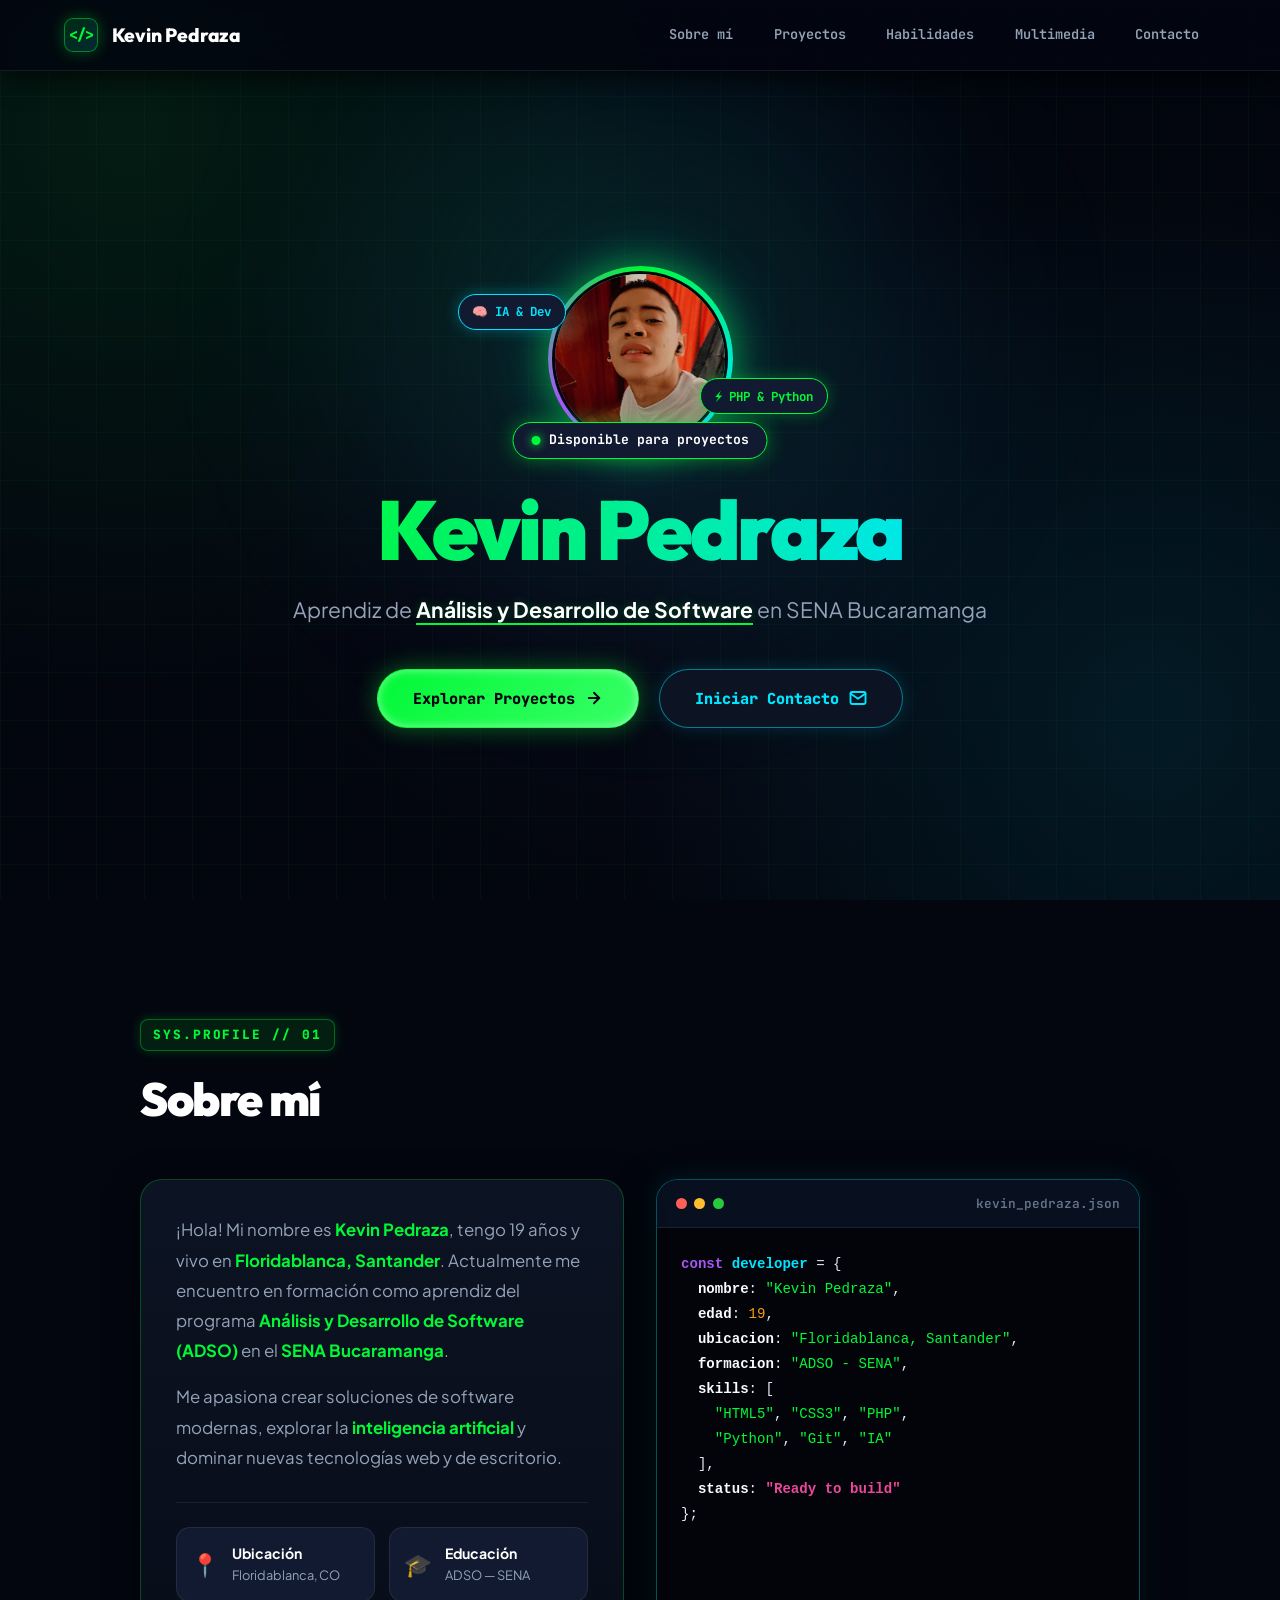
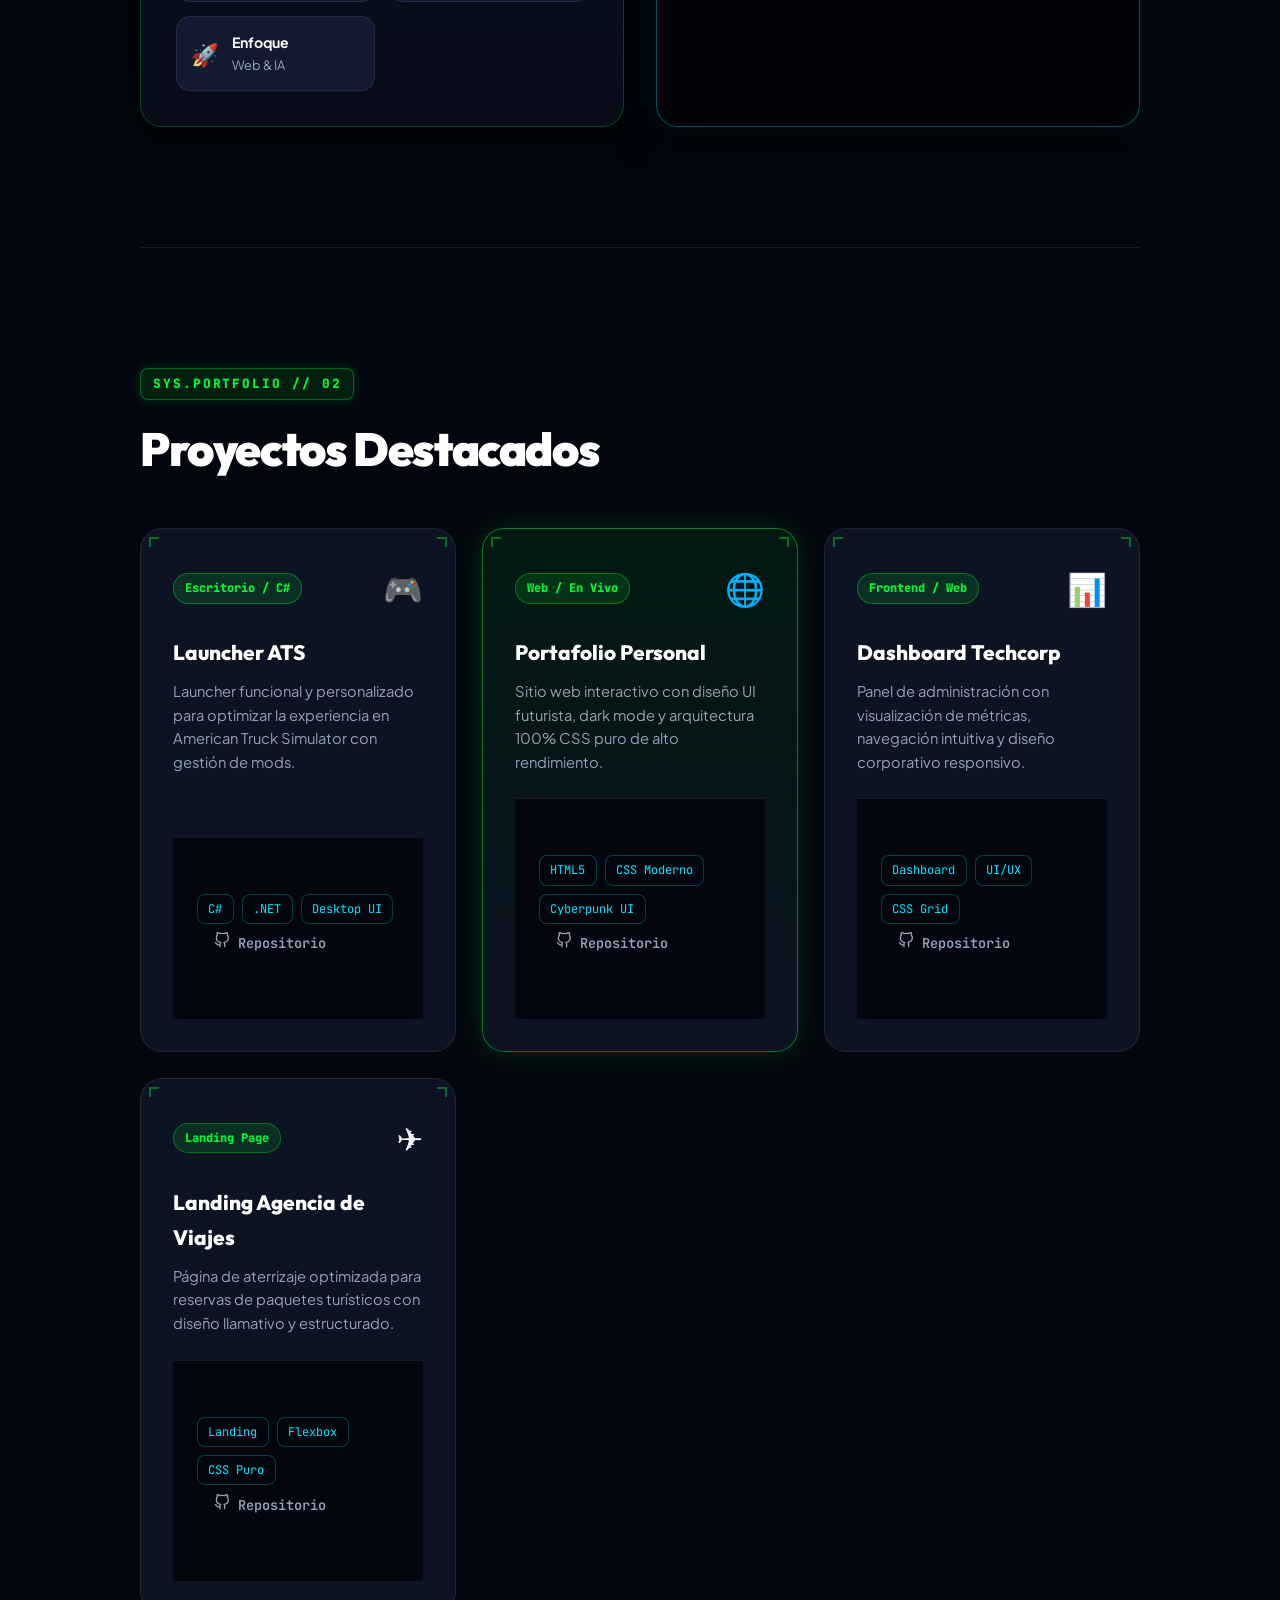
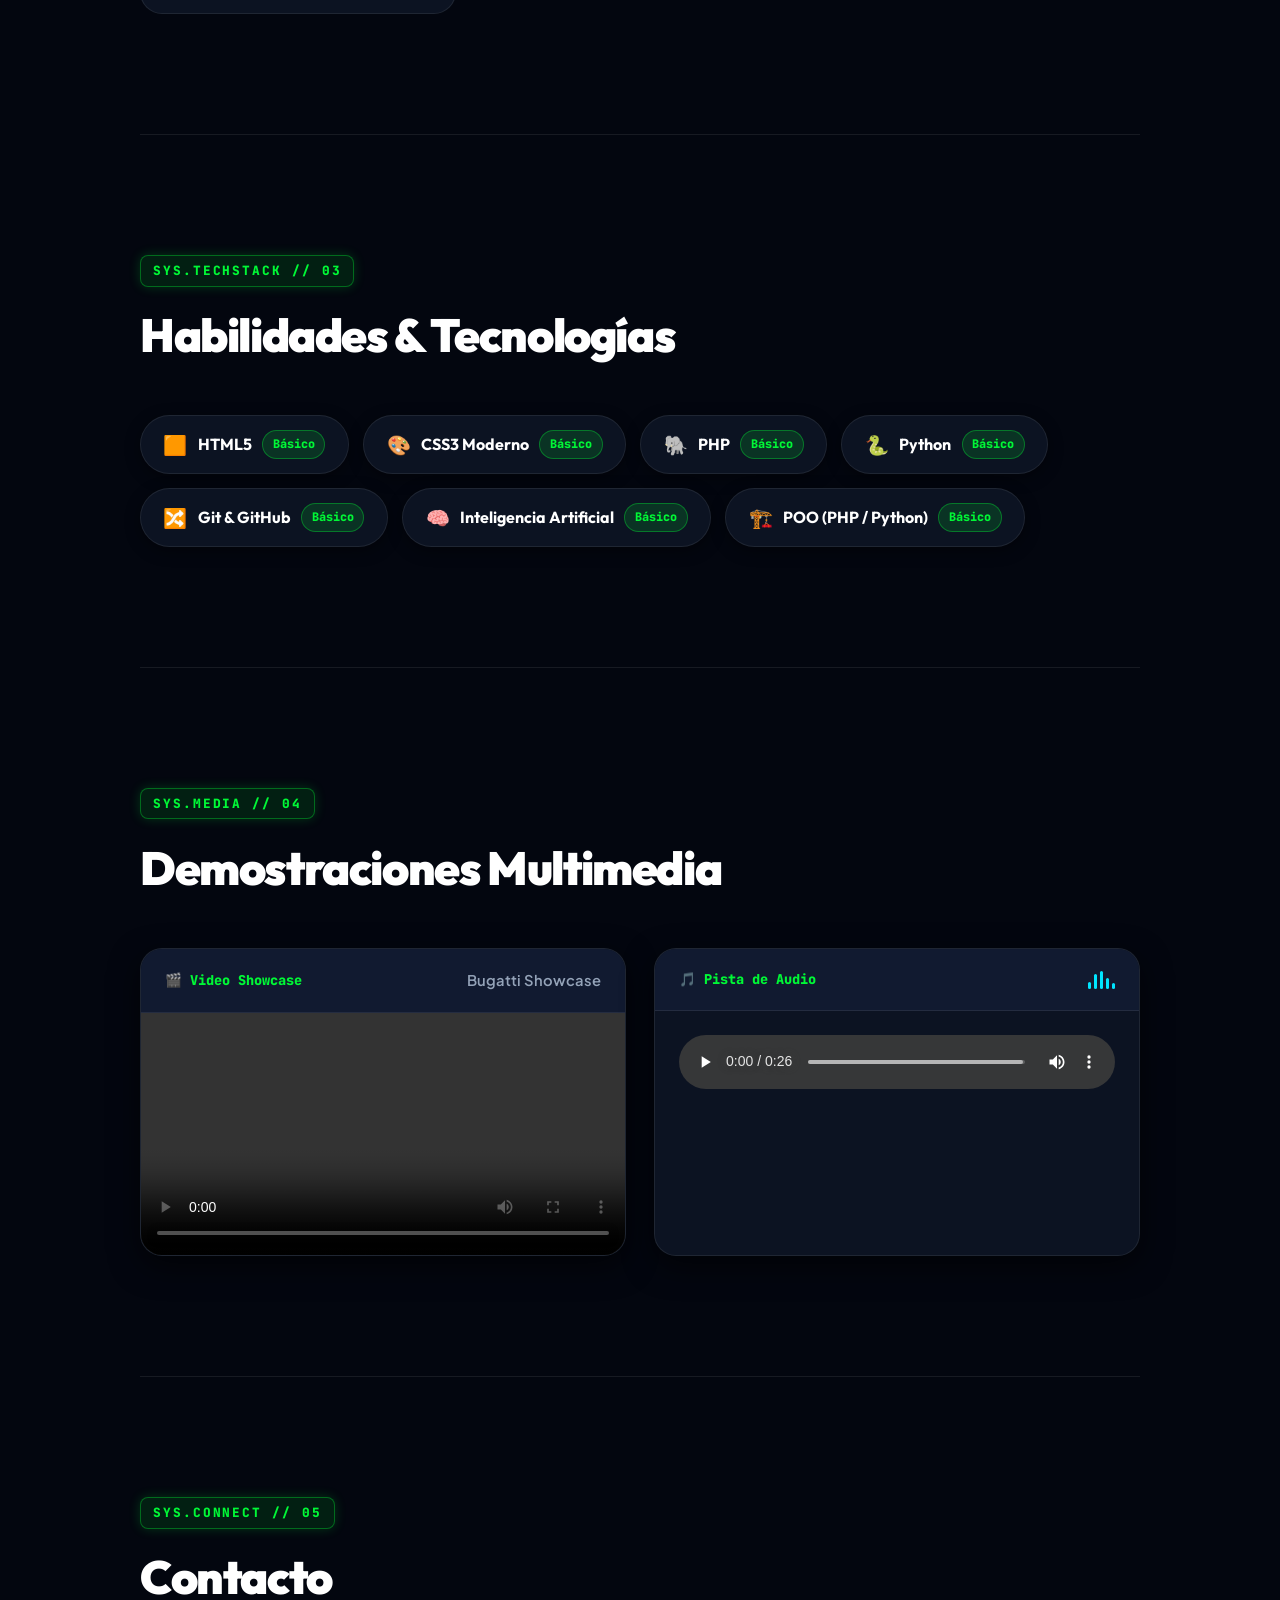
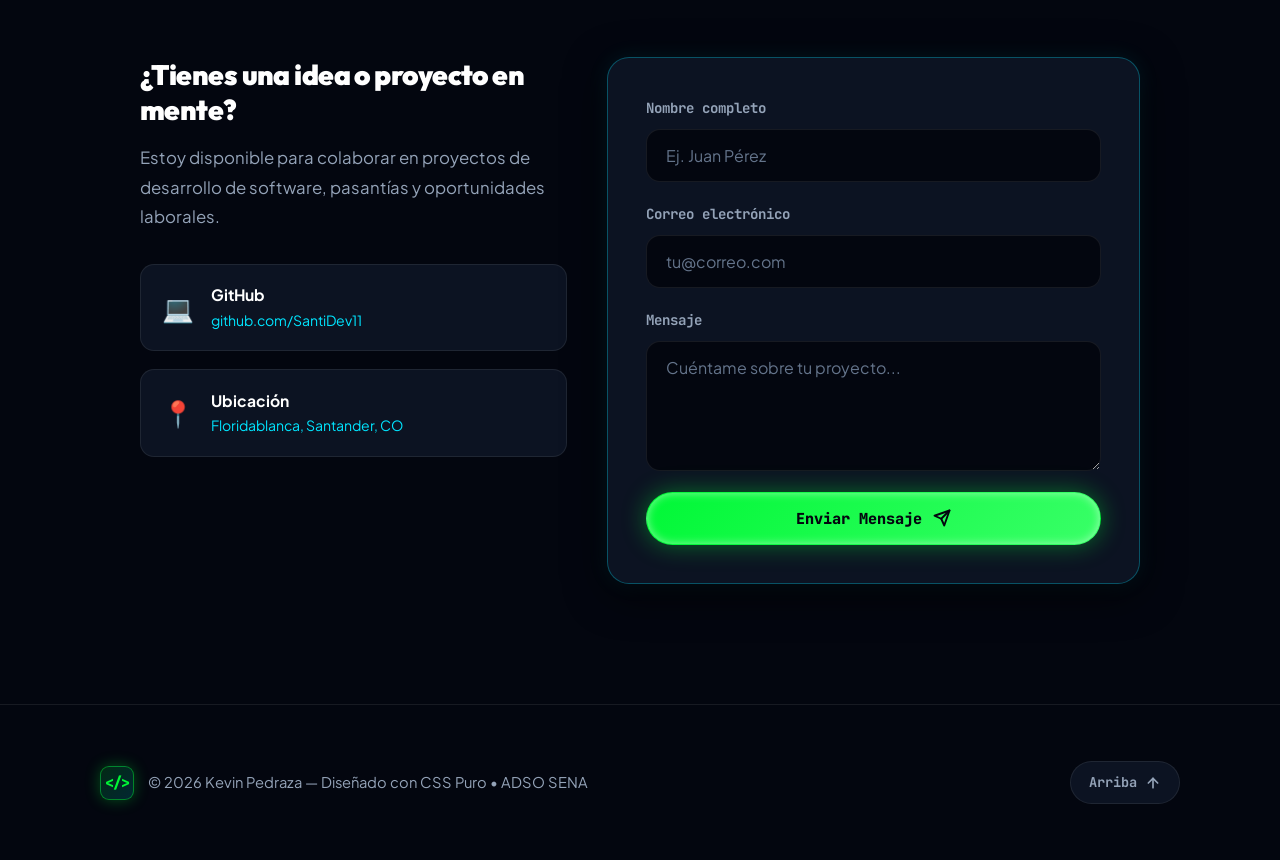
==== commit 603b9cbc: "Accesibilidad" ====
--- a/index.html
+++ b/index.html
@@ -16,13 +16,36 @@
 </head>
 
 <body>
+  <!-- ===== PRELOADER 100% CSS PURO SEMÁNTICO ===== -->
+  <aside id="preloader" class="preloader" aria-label="Pantalla de carga">
+    <figure class="preloader__content">
+      <span class="preloader__icon-wrapper">
+        <span class="preloader__glow"></span>
+        <span class="cyber-core" aria-hidden="true">
+          <span class="core-ring"></span>
+          <span class="core-prism"></span>
+          <span class="core-code">
+            <span class="bracket-l">&lt;</span>
+            <span class="slash">/</span>
+            <span class="bracket-r">&gt;</span>
+          </span>
+        </span>
+      </span>
+      <h3 class="preloader__title">Loading...</h3>
+      <figcaption class="preloader__subtitle">Portafolio — Kevin Pedraza</figcaption>
+      <figure class="preloader__bar">
+        <span class="preloader__progress"></span>
+      </figure>
+    </figure>
+  </aside>
+
   <!-- ===== HEADER / NAVBAR CYBER ===== -->
   <header>
     <a href="#hero" class="nav__logo">
-      <span class="logo__badge">&lt;KP/&gt;</span>
+      <span class="logo__symbol" aria-hidden="true">&lt;/&gt;</span>
       <span class="logo__text">Kevin Pedraza</span>
     </a>
-    <nav>
+    <nav aria-label="Navegación principal">
       <a href="#sobre-mi">Sobre mí</a>
       <a href="#proyectos">Proyectos</a>
       <a href="#habilidades">Habilidades</a>
@@ -33,30 +56,30 @@
 
   <!-- ===== HERO SECTION MASTER ===== -->
   <section id="hero" class="hero">
-    <div class="hero__glow"></div>
-    <div class="hero__grid-overlay"></div>
+    <span class="hero__glow"></span>
+    <span class="hero__grid-overlay"></span>
     
-    <div class="hero__container">
+    <article class="hero__container">
       
       <!-- Avatar con Anillo de Neón Holográfico + Chips Flotantes -->
-      <div class="hero__avatar-wrapper">
+      <figure class="hero__avatar-wrapper">
         <span class="hero-floating-chip chip-1">🧠 IA & Dev</span>
         <span class="hero-floating-chip chip-2">⚡ PHP & Python</span>
         
-        <figure class="hero__foto">
+        <span class="hero__foto">
           <img src="img/fotoperfil.jpeg" alt="Foto de perfil de Kevin Pedraza">
-        </figure>
+        </span>
         
         <span class="status-badge">
           <span class="status-dot"></span>
           <span>Disponible para proyectos</span>
         </span>
-      </div>
+      </figure>
 
       <h1 class="hero__name">Kevin Pedraza</h1>
       <p class="hero__role">Aprendiz de <strong>Análisis y Desarrollo de Software</strong> en SENA Bucaramanga</p>
       
-      <div class="hero__actions">
+      <nav class="hero__actions" aria-label="Acciones principales">
         <a href="#proyectos" class="btn btn--primary">
           <span>Explorar Proyectos</span>
           <svg width="18" height="18" viewBox="0 0 24 24" fill="none" stroke="currentColor" stroke-width="2.5" stroke-linecap="round" stroke-linejoin="round"><line x1="5" y1="12" x2="19" y2="12"></line><polyline points="12 5 19 12 12 19"></polyline></svg>
@@ -65,9 +88,9 @@
           <span>Iniciar Contacto</span>
           <svg width="18" height="18" viewBox="0 0 24 24" fill="none" stroke="currentColor" stroke-width="2.5" stroke-linecap="round" stroke-linejoin="round"><path d="M4 4h16c1.1 0 2 .9 2 2v12c0 1.1-.9 2-2 2H4c-1.1 0-2-.9-2-2V6c0-1.1.9-2 2-2z"></path><polyline points="22,6 12,13 2,6"></polyline></svg>
         </a>
-      </div>
-
-    </div>
+      </nav>
+
+    </article>
   </section>
 
   <!-- ===== CONTENIDO PRINCIPAL ===== -->
@@ -75,14 +98,14 @@
 
     <!-- SECCIÓN: SOBRE MÍ CON TERMINAL IDE -->
     <section id="sobre-mi" class="seccion">
-      <div class="seccion__header">
+      <header class="seccion__header">
         <span class="seccion__tag">SYS.PROFILE // 01</span>
         <h2>Sobre mí</h2>
-      </div>
-
-      <div class="about-grid">
+      </header>
+
+      <section class="about-grid">
         <!-- Tarjeta de Texto Principal -->
-        <div class="card card--about">
+        <article class="card card--about">
           <p class="about__text">
             ¡Hola! Mi nombre es <strong>Kevin Pedraza</strong>, tengo 19 años y vivo en <strong>Floridablanca, Santander</strong>. Actualmente me encuentro en formación como aprendiz del programa <strong>Análisis y Desarrollo de Software (ADSO)</strong> en el <strong>SENA Bucaramanga</strong>.
           </p>
@@ -90,41 +113,41 @@
             Me apasiona crear soluciones de software modernas, explorar la <strong>inteligencia artificial</strong> y dominar nuevas tecnologías web y de escritorio.
           </p>
 
-          <div class="about__highlights">
-            <div class="highlight-item">
+          <ul class="about__highlights">
+            <li class="highlight-item">
               <span class="highlight-icon">📍</span>
-              <div>
+              <section>
                 <strong>Ubicación</strong>
                 <p>Floridablanca, CO</p>
-              </div>
-            </div>
-            <div class="highlight-item">
+              </section>
+            </li>
+            <li class="highlight-item">
               <span class="highlight-icon">🎓</span>
-              <div>
+              <section>
                 <strong>Educación</strong>
                 <p>ADSO — SENA</p>
-              </div>
-            </div>
-            <div class="highlight-item">
+              </section>
+            </li>
+            <li class="highlight-item">
               <span class="highlight-icon">🚀</span>
-              <div>
+              <section>
                 <strong>Enfoque</strong>
                 <p>Web & IA</p>
-              </div>
-            </div>
-          </div>
-        </div>
+              </section>
+            </li>
+          </ul>
+        </article>
 
         <!-- Terminal IDE Interactiva -->
-        <div class="cyber-terminal">
-          <div class="terminal__header">
-            <div class="terminal__dots">
+        <aside class="cyber-terminal">
+          <header class="terminal__header">
+            <span class="terminal__dots">
               <span class="dot red"></span>
               <span class="dot yellow"></span>
               <span class="dot green"></span>
-            </div>
+            </span>
             <span class="terminal__title">kevin_pedraza.json</span>
-          </div>
+          </header>
           <pre class="terminal__code"><code><span class="syn-key">const</span> <span class="syn-var">developer</span> = {
   <span class="syn-prop">nombre</span>: <span class="syn-str">"Kevin Pedraza"</span>,
   <span class="syn-prop">edad</span>: <span class="syn-num">19</span>,
@@ -136,244 +159,278 @@
   ],
   <span class="syn-prop">status</span>: <span class="syn-bool">"Ready to build"</span>
 };</code></pre>
-        </div>
-      </div>
+        </aside>
+      </section>
     </section>
 
     <!-- SECCIÓN: PROYECTOS -->
     <section id="proyectos" class="seccion">
-      <div class="seccion__header">
+      <header class="seccion__header">
         <span class="seccion__tag">SYS.PORTFOLIO // 02</span>
         <h2>Proyectos Destacados</h2>
-      </div>
-
-      <div class="grid-proyectos">
+      </header>
+
+      <section class="grid-proyectos">
         
         <!-- Proyecto 1 -->
         <article class="proyecto-card">
-          <div class="card__corner top-l"></div>
-          <div class="card__corner top-r"></div>
-          <div class="proyecto-card__top">
+          <span class="card__corner top-l"></span>
+          <span class="card__corner top-r"></span>
+          <header class="proyecto-card__top">
             <span class="proyecto-card__badge">Escritorio / C#</span>
             <span class="proyecto-card__icon">🎮</span>
-          </div>
+          </header>
           <h3>Launcher ATS</h3>
           <p>Launcher funcional y personalizado para optimizar la experiencia en American Truck Simulator con gestión de mods.</p>
-          <div class="proyecto-card__tags">
-            <span>C#</span>
-            <span>.NET</span>
-            <span>Desktop UI</span>
-          </div>
+          <footer class="proyecto-card__footer">
+            <section class="proyecto-card__tags">
+              <span>C#</span>
+              <span>.NET</span>
+              <span>Desktop UI</span>
+            </section>
+            <nav class="proyecto-card__actions" aria-label="Enlaces de Launcher ATS">
+              <a href="https://github.com/SantiDev11/Launcher-ATS" target="_blank" rel="noopener noreferrer" class="btn-repo">
+                <svg width="16" height="16" viewBox="0 0 24 24" fill="none" stroke="currentColor" stroke-width="2" stroke-linecap="round" stroke-linejoin="round"><path d="M9 19c-5 1.5-5-2.5-7-3m14 6v-3.87a3.37 3.37 0 0 0-.94-2.61c3.14-.35 6.44-1.54 6.44-7A5.44 5.44 0 0 0 20 4.77 5.07 5.07 0 0 0 19.91 1S18.73.65 16 2.48a13.38 13.38 0 0 0-7 0C6.27.65 5.09 1 5.09 1A5.07 5.07 0 0 0 5 4.77a5.44 5.44 0 0 0-1.5 3.78c0 5.42 3.3 6.61 6.44 7A3.37 3.37 0 0 0 9 18.13V22"></path></svg>
+                <span>Repositorio</span>
+              </a>
+            </nav>
+          </footer>
         </article>
 
         <!-- Proyecto 2 (Destacado) -->
         <article class="proyecto-card proyecto-card--featured">
-          <div class="card__corner top-l"></div>
-          <div class="card__corner top-r"></div>
-          <div class="proyecto-card__top">
+          <span class="card__corner top-l"></span>
+          <span class="card__corner top-r"></span>
+          <header class="proyecto-card__top">
             <span class="proyecto-card__badge">Web / En Vivo</span>
             <span class="proyecto-card__icon">🌐</span>
-          </div>
+          </header>
           <h3>Portafolio Personal</h3>
           <p>Sitio web interactivo con diseño UI futurista, dark mode y arquitectura 100% CSS puro de alto rendimiento.</p>
-          <div class="proyecto-card__tags">
-            <span>HTML5</span>
-            <span>CSS Moderno</span>
-            <span>Cyberpunk UI</span>
-          </div>
+          <footer class="proyecto-card__footer">
+            <section class="proyecto-card__tags">
+              <span>HTML5</span>
+              <span>CSS Moderno</span>
+              <span>Cyberpunk UI</span>
+            </section>
+            <nav class="proyecto-card__actions" aria-label="Enlaces del Portafolio">
+              <a href="https://github.com/SantiDev11/portafolio-Kevin-Pedraza" target="_blank" rel="noopener noreferrer" class="btn-repo btn-repo--highlight">
+                <svg width="16" height="16" viewBox="0 0 24 24" fill="none" stroke="currentColor" stroke-width="2" stroke-linecap="round" stroke-linejoin="round"><path d="M9 19c-5 1.5-5-2.5-7-3m14 6v-3.87a3.37 3.37 0 0 0-.94-2.61c3.14-.35 6.44-1.54 6.44-7A5.44 5.44 0 0 0 20 4.77 5.07 5.07 0 0 0 19.91 1S18.73.65 16 2.48a13.38 13.38 0 0 0-7 0C6.27.65 5.09 1 5.09 1A5.07 5.07 0 0 0 5 4.77a5.44 5.44 0 0 0-1.5 3.78c0 5.42 3.3 6.61 6.44 7A3.37 3.37 0 0 0 9 18.13V22"></path></svg>
+                <span>Repositorio</span>
+              </a>
+            </nav>
+          </footer>
         </article>
 
         <!-- Proyecto 3 -->
         <article class="proyecto-card">
-          <div class="card__corner top-l"></div>
-          <div class="card__corner top-r"></div>
-          <div class="proyecto-card__top">
+          <span class="card__corner top-l"></span>
+          <span class="card__corner top-r"></span>
+          <header class="proyecto-card__top">
             <span class="proyecto-card__badge">Frontend / Web</span>
             <span class="proyecto-card__icon">📊</span>
-          </div>
+          </header>
           <h3>Dashboard Techcorp</h3>
           <p>Panel de administración con visualización de métricas, navegación intuitiva y diseño corporativo responsivo.</p>
-          <div class="proyecto-card__tags">
-            <span>Dashboard</span>
-            <span>UI/UX</span>
-            <span>CSS Grid</span>
-          </div>
+          <footer class="proyecto-card__footer">
+            <section class="proyecto-card__tags">
+              <span>Dashboard</span>
+              <span>UI/UX</span>
+              <span>CSS Grid</span>
+            </section>
+            <nav class="proyecto-card__actions" aria-label="Enlaces de Dashboard Techcorp">
+              <a href="https://github.com/SantiDev11/Dashboard-Techcorp" target="_blank" rel="noopener noreferrer" class="btn-repo">
+                <svg width="16" height="16" viewBox="0 0 24 24" fill="none" stroke="currentColor" stroke-width="2" stroke-linecap="round" stroke-linejoin="round"><path d="M9 19c-5 1.5-5-2.5-7-3m14 6v-3.87a3.37 3.37 0 0 0-.94-2.61c3.14-.35 6.44-1.54 6.44-7A5.44 5.44 0 0 0 20 4.77 5.07 5.07 0 0 0 19.91 1S18.73.65 16 2.48a13.38 13.38 0 0 0-7 0C6.27.65 5.09 1 5.09 1A5.07 5.07 0 0 0 5 4.77a5.44 5.44 0 0 0-1.5 3.78c0 5.42 3.3 6.61 6.44 7A3.37 3.37 0 0 0 9 18.13V22"></path></svg>
+                <span>Repositorio</span>
+              </a>
+            </nav>
+          </footer>
         </article>
 
         <!-- Proyecto 4 -->
         <article class="proyecto-card">
-          <div class="card__corner top-l"></div>
-          <div class="card__corner top-r"></div>
-          <div class="proyecto-card__top">
+          <span class="card__corner top-l"></span>
+          <span class="card__corner top-r"></span>
+          <header class="proyecto-card__top">
             <span class="proyecto-card__badge">Landing Page</span>
             <span class="proyecto-card__icon">✈️</span>
-          </div>
+          </header>
           <h3>Landing Agencia de Viajes</h3>
           <p>Página de aterrizaje optimizada para reservas de paquetes turísticos con diseño llamativo y estructurado.</p>
-          <div class="proyecto-card__tags">
-            <span>Landing</span>
-            <span>Flexbox</span>
-            <span>CSS Puro</span>
-          </div>
-        </article>
-
-      </div>
+          <footer class="proyecto-card__footer">
+            <section class="proyecto-card__tags">
+              <span>Landing</span>
+              <span>Flexbox</span>
+              <span>CSS Puro</span>
+            </section>
+            <nav class="proyecto-card__actions" aria-label="Enlaces de Landing Agencia de Viajes">
+              <a href="https://github.com/SantiDev11/Landing-Agencia-Viajes" target="_blank" rel="noopener noreferrer" class="btn-repo">
+                <svg width="16" height="16" viewBox="0 0 24 24" fill="none" stroke="currentColor" stroke-width="2" stroke-linecap="round" stroke-linejoin="round"><path d="M9 19c-5 1.5-5-2.5-7-3m14 6v-3.87a3.37 3.37 0 0 0-.94-2.61c3.14-.35 6.44-1.54 6.44-7A5.44 5.44 0 0 0 20 4.77 5.07 5.07 0 0 0 19.91 1S18.73.65 16 2.48a13.38 13.38 0 0 0-7 0C6.27.65 5.09 1 5.09 1A5.07 5.07 0 0 0 5 4.77a5.44 5.44 0 0 0-1.5 3.78c0 5.42 3.3 6.61 6.44 7A3.37 3.37 0 0 0 9 18.13V22"></path></svg>
+                <span>Repositorio</span>
+              </a>
+            </nav>
+          </footer>
+        </article>
+
+      </section>
     </section>
 
     <!-- SECCIÓN: HABILIDADES -->
     <section id="habilidades" class="seccion">
-      <div class="seccion__header">
+      <header class="seccion__header">
         <span class="seccion__tag">SYS.TECHSTACK // 03</span>
         <h2>Habilidades & Tecnologías</h2>
-      </div>
-
-      <div class="skills-wrapper">
-        <div class="skill-pill">
+      </header>
+
+      <ul class="skills-wrapper">
+        <li class="skill-pill">
           <span class="skill-icon">🟧</span>
           <span class="skill-name">HTML5</span>
           <span class="skill-level">Básico</span>
-        </div>
-        <div class="skill-pill">
+        </li>
+        <li class="skill-pill">
           <span class="skill-icon">🎨</span>
           <span class="skill-name">CSS3 Moderno</span>
           <span class="skill-level">Básico</span>
-        </div>
-        <div class="skill-pill">
+        </li>
+        <li class="skill-pill">
           <span class="skill-icon">🐘</span>
           <span class="skill-name">PHP</span>
           <span class="skill-level">Básico</span>
-        </div>
-        <div class="skill-pill">
+        </li>
+        <li class="skill-pill">
           <span class="skill-icon">🐍</span>
           <span class="skill-name">Python</span>
           <span class="skill-level">Básico</span>
-        </div>
-        <div class="skill-pill">
+        </li>
+        <li class="skill-pill">
           <span class="skill-icon">🔀</span>
           <span class="skill-name">Git & GitHub</span>
           <span class="skill-level">Básico</span>
-        </div>
-        <div class="skill-pill">
+        </li>
+        <li class="skill-pill">
           <span class="skill-icon">🧠</span>
           <span class="skill-name">Inteligencia Artificial</span>
           <span class="skill-level">Básico</span>
-        </div>
-        <div class="skill-pill">
+        </li>
+        <li class="skill-pill">
           <span class="skill-icon">🏗️</span>
           <span class="skill-name">POO (PHP / Python)</span>
           <span class="skill-level">Básico</span>
-        </div>
-      </div>
+        </li>
+      </ul>
     </section>
 
     <!-- SECCIÓN: MULTIMEDIA CON ECUALIZADOR -->
     <section id="multimedia" class="seccion">
-      <div class="seccion__header">
+      <header class="seccion__header">
         <span class="seccion__tag">SYS.MEDIA // 04</span>
         <h2>Demostraciones Multimedia</h2>
-      </div>
-
-      <div class="media-grid">
+      </header>
+
+      <section class="media-grid">
         <!-- Video -->
-        <div class="media-card">
-          <div class="media-card__header">
+        <article class="media-card">
+          <header class="media-card__header">
             <span class="media-badge">🎬 Video Showcase</span>
             <span class="media-title">Bugatti Showcase</span>
-          </div>
-          <div class="video-frame">
+          </header>
+          <figure class="video-frame">
             <video src="img/videobugatti.mp4" controls preload="metadata">Tu navegador no soporta video.</video>
-          </div>
-        </div>
+          </figure>
+        </article>
 
         <!-- Audio con Ecualizador -->
-        <div class="media-card">
-          <div class="media-card__header">
+        <article class="media-card">
+          <header class="media-card__header">
             <span class="media-badge">🎵 Pista de Audio</span>
-            <div class="audio-equalizer">
+            <span class="audio-equalizer">
               <span></span>
               <span></span>
               <span></span>
               <span></span>
               <span></span>
-            </div>
-          </div>
-          <div class="audio-frame">
+            </span>
+          </header>
+          <figure class="audio-frame">
             <audio src="img/musica.mp3" controls preload="metadata" type="audio/mpeg">Tu navegador no soporta audio.</audio>
-          </div>
-        </div>
-      </div>
+          </figure>
+        </article>
+      </section>
     </section>
 
     <!-- SECCIÓN: CONTACTO -->
     <section id="contacto" class="seccion">
-      <div class="seccion__header">
+      <header class="seccion__header">
         <span class="seccion__tag">SYS.CONNECT // 05</span>
         <h2>Contacto</h2>
-      </div>
-
-      <div class="contacto-grid">
-        <div class="contacto-info">
+      </header>
+
+      <section class="contacto-grid">
+        <aside class="contacto-info">
           <h3>¿Tienes una idea o proyecto en mente?</h3>
           <p>Estoy disponible para colaborar en proyectos de desarrollo de software, pasantías y oportunidades laborales.</p>
           
-          <div class="contacto-links">
-            <a href="https://github.com/SantiDev11" target="_blank" class="contacto-item">
-              <span class="contacto-item__icon">💻</span>
-              <div>
-                <strong>GitHub</strong>
-                <p>github.com/SantiDev11</p>
-              </div>
-            </a>
-            <div class="contacto-item">
+          <ul class="contacto-links">
+            <li class="contacto-item">
+              <a href="https://github.com/SantiDev11" target="_blank" class="contacto-item__link">
+                <span class="contacto-item__icon">💻</span>
+                <section>
+                  <strong>GitHub</strong>
+                  <p>github.com/SantiDev11</p>
+                </section>
+              </a>
+            </li>
+            <li class="contacto-item">
               <span class="contacto-item__icon">📍</span>
-              <div>
+              <section>
                 <strong>Ubicación</strong>
                 <p>Floridablanca, Santander, CO</p>
-              </div>
-            </div>
-          </div>
-        </div>
-
-        <div class="card card--form">
+              </section>
+            </li>
+          </ul>
+        </aside>
+
+        <article class="card card--form">
           <form>
-            <div class="form-group">
+            <fieldset class="form-group">
               <label for="nombre">Nombre completo</label>
               <input type="text" id="nombre" name="nombre" placeholder="Ej. Juan Pérez" required>
-            </div>
+            </fieldset>
             
-            <div class="form-group">
+            <fieldset class="form-group">
               <label for="correo">Correo electrónico</label>
               <input type="email" id="correo" name="correo" placeholder="tu@correo.com" required>
-            </div>
-
-            <div class="form-group">
+            </fieldset>
+
+            <fieldset class="form-group">
               <label for="mensaje">Mensaje</label>
               <textarea id="mensaje" name="mensaje" placeholder="Cuéntame sobre tu proyecto..." required></textarea>
-            </div>
+            </fieldset>
 
             <button type="submit" class="btn btn--primary btn--full">
               <span>Enviar Mensaje</span>
               <svg width="18" height="18" viewBox="0 0 24 24" fill="none" stroke="currentColor" stroke-width="2.5" stroke-linecap="round" stroke-linejoin="round"><line x1="22" y1="2" x2="11" y2="13"></line><polygon points="22 2 15 22 11 13 2 9 22 2"></polygon></svg>
             </button>
           </form>
-        </div>
-      </div>
+        </article>
+      </section>
     </section>
 
   </main>
 
   <!-- ===== FOOTER ===== -->
   <footer>
-    <div class="footer__container">
-      <div class="footer__brand">
-        <span class="logo__badge">&lt;KP/&gt;</span>
+    <section class="footer__container">
+      <section class="footer__brand">
+        <span class="logo__symbol" aria-hidden="true">&lt;/&gt;</span>
         <p>© 2026 Kevin Pedraza — Diseñado con CSS Puro • ADSO SENA</p>
-      </div>
+      </section>
       <a href="#hero" class="back-to-top" aria-label="Volver arriba">
         <span>Arriba</span>
         <svg width="16" height="16" viewBox="0 0 24 24" fill="none" stroke="currentColor" stroke-width="2.5" stroke-linecap="round" stroke-linejoin="round"><line x1="12" y1="19" x2="12" y2="5"></line><polyline points="5 12 12 5 19 12"></polyline></svg>
       </a>
-    </div>
+    </section>
   </footer>
 </body>
 </html>
--- a/style.css
+++ b/style.css
@@ -59,6 +59,24 @@
   box-sizing: border-box;
 }
 
+ul, ol {
+  list-style: none;
+  padding: 0;
+  margin: 0;
+}
+
+fieldset {
+  border: none;
+  padding: 0;
+  margin: 0;
+  min-inline-size: min-content;
+}
+
+figure {
+  margin: 0;
+  padding: 0;
+}
+
 html {
   scroll-behavior: smooth;
   font-size: 16px;
@@ -84,9 +102,217 @@
 }
 
 /* ============================================================
-   HEADER / NAVBAR CYBER FLOTANTE
-   ============================================================ */
-header {
+   PRELOADER 100% CSS PURO (SIN JAVASCRIPT)
+   ============================================================ */
+.preloader {
+  position: fixed;
+  inset: 0;
+  z-index: 99999;
+  background-color: #040813;
+  background-image: radial-gradient(circle at 50% 45%, rgba(0, 229, 255, 0.12) 0%, rgba(3, 6, 15, 0.98) 65%);
+  display: flex;
+  align-items: center;
+  justify-content: center;
+  pointer-events: none;
+  animation: preloaderFadeOut 0.6s cubic-bezier(0.16, 1, 0.3, 1) 2.2s forwards;
+}
+
+@keyframes preloaderFadeOut {
+  0% {
+    opacity: 1;
+    visibility: visible;
+    pointer-events: all;
+  }
+  99% {
+    opacity: 0;
+    visibility: visible;
+    pointer-events: none;
+  }
+  100% {
+    opacity: 0;
+    visibility: hidden;
+    pointer-events: none;
+  }
+}
+
+.preloader__content {
+  display: flex;
+  flex-direction: column;
+  align-items: center;
+  text-align: center;
+  gap: 0.85rem;
+  max-width: 320px;
+  width: 90%;
+  margin: 0;
+  padding: 0;
+  animation: preloaderContentPop 0.8s cubic-bezier(0.16, 1, 0.3, 1) forwards;
+}
+
+@keyframes preloaderContentPop {
+  0% {
+    transform: scale(0.9) translateY(10px);
+    opacity: 0;
+  }
+  100% {
+    transform: scale(1) translateY(0);
+    opacity: 1;
+  }
+}
+
+/* ============================================================
+   EMBLEMA HOLOGRÁFICO CYBER-CORE (DISEÑO EXCLUSIVO & ORIGINAL)
+   ============================================================ */
+.preloader__icon-wrapper {
+  position: relative;
+  width: 100px;
+  height: 95px;
+  display: flex;
+  align-items: center;
+  justify-content: center;
+  margin-bottom: 0.5rem;
+}
+
+.preloader__glow {
+  position: absolute;
+  width: 130px;
+  height: 130px;
+  background: radial-gradient(circle, rgba(0, 248, 54, 0.45) 0%, rgba(0, 229, 255, 0.35) 45%, transparent 70%);
+  filter: blur(28px);
+  pointer-events: none;
+  animation: coreGlowPulse 2.2s ease-in-out infinite alternate;
+}
+
+@keyframes coreGlowPulse {
+  0% { transform: scale(0.85); opacity: 0.6; }
+  100% { transform: scale(1.25); opacity: 1; }
+}
+
+/* Núcleo Holográfico 3D de Código & IA */
+.cyber-core {
+  position: relative;
+  width: 72px;
+  height: 72px;
+  display: flex;
+  align-items: center;
+  justify-content: center;
+  animation: coreFloat 3.5s ease-in-out infinite alternate;
+}
+
+@keyframes coreFloat {
+  0% { transform: translateY(0) rotate(0deg); }
+  100% { transform: translateY(-7px) rotate(3deg); }
+}
+
+/* Anillo exterior giratorio con haz láser */
+.core-ring {
+  position: absolute;
+  inset: 0;
+  border-radius: 18px;
+  background: conic-gradient(from 0deg, var(--neon-green), var(--neon-cyan), var(--neon-purple), var(--neon-green));
+  padding: 3px;
+  box-shadow: 0 0 25px rgba(0, 248, 54, 0.6), 0 0 35px rgba(0, 229, 255, 0.4);
+  animation: ringRotate 4s linear infinite;
+}
+
+@keyframes ringRotate {
+  0% { transform: rotate(0deg); }
+  100% { transform: rotate(360deg); }
+}
+
+/* Prisma interior oscuro */
+.core-prism {
+  position: absolute;
+  inset: 3px;
+  background: #030712;
+  border-radius: 15px;
+}
+
+/* Símbolo central de código < / > */
+.core-code {
+  position: relative;
+  z-index: 2;
+  display: flex;
+  align-items: center;
+  gap: 3px;
+  font-family: var(--font-mono);
+  font-size: 1.45rem;
+  font-weight: 900;
+  color: #ffffff;
+  text-shadow: 0 0 15px var(--neon-green), 0 0 25px var(--neon-cyan);
+}
+
+.core-code .bracket-l {
+  color: var(--neon-green);
+  animation: bracketPulse 2s ease-in-out infinite alternate;
+}
+
+.core-code .slash {
+  color: #ffffff;
+  opacity: 0.85;
+}
+
+.core-code .bracket-r {
+  color: var(--neon-cyan);
+  animation: bracketPulse 2s ease-in-out infinite alternate 1s;
+}
+
+@keyframes bracketPulse {
+  0% { transform: scale(1); filter: brightness(1); }
+  100% { transform: scale(1.18); filter: brightness(1.4); }
+}
+
+.preloader__title {
+  font-family: var(--font-heading);
+  font-size: 1.35rem;
+  font-weight: 700;
+  color: #ffffff;
+  letter-spacing: 0.05em;
+  margin: 0;
+  text-shadow: 0 0 12px rgba(255, 255, 255, 0.4);
+}
+
+.preloader__subtitle {
+  font-family: var(--font-mono);
+  font-size: 0.82rem;
+  color: var(--text-muted);
+  letter-spacing: 0.03em;
+  margin-top: -0.3rem;
+  opacity: 0.85;
+}
+
+/* Barra de progreso de carga de alta tecnología */
+.preloader__bar {
+  width: 240px;
+  height: 4px;
+  background: rgba(255, 255, 255, 0.12);
+  border-radius: var(--r-pill);
+  overflow: hidden;
+  margin-top: 0.6rem;
+  position: relative;
+  box-shadow: inset 0 1px 2px rgba(0, 0, 0, 0.6);
+}
+
+.preloader__progress {
+  display: block;
+  width: 0%;
+  height: 100%;
+  background: linear-gradient(90deg, #00f836, #00e5ff, #38bdf8);
+  border-radius: var(--r-pill);
+  box-shadow: 0 0 14px rgba(0, 229, 255, 0.9), 0 0 22px rgba(0, 248, 54, 0.6);
+  animation: preloaderProgressFill 1.8s cubic-bezier(0.2, 0.8, 0.2, 1) forwards;
+}
+
+@keyframes preloaderProgressFill {
+  0% { width: 0%; }
+  35% { width: 45%; }
+  75% { width: 85%; }
+  100% { width: 100%; }
+}
+
+/* ============================================================
+   HEADER / NAVBAR CYBER FLOTANTE (SÓLO BARRA PRINCIPAL)
+   ============================================================ */
+body > header {
   position: sticky;
   top: 0;
   z-index: 100;
@@ -108,23 +334,30 @@
   text-decoration: none;
 }
 
-/* Badge del Logo con efecto neón */
-.logo__badge {
-  font-family: var(--font-mono);
-  font-size: 0.88rem;
+/* Emblema Cyber-Core para Navbar & Footer */
+.logo__symbol {
+  display: inline-flex;
+  align-items: center;
+  justify-content: center;
+  width: 34px;
+  height: 34px;
+  border-radius: 9px;
+  background: linear-gradient(135deg, rgba(0, 248, 54, 0.15), rgba(0, 229, 255, 0.15));
+  border: 1px solid var(--border-neon-green);
+  box-shadow: 0 0 15px rgba(0, 248, 54, 0.3);
+  font-family: var(--font-mono);
+  font-size: 0.95rem;
   font-weight: 900;
-  padding: 0.35rem 0.75rem;
-  border-radius: var(--r-sm);
-  background: linear-gradient(135deg, var(--neon-green), var(--neon-cyan));
-  color: #03060f;
-  letter-spacing: 0.05em;
-  box-shadow: var(--glow-green-sm);
-  animation: logoPulse 4s infinite alternate;
-}
-
-@keyframes logoPulse {
-  0% { box-shadow: 0 0 10px rgba(0, 248, 54, 0.4); }
-  100% { box-shadow: 0 0 25px var(--neon-green), 0 0 40px var(--neon-cyan); }
+  color: var(--neon-green);
+  letter-spacing: -1px;
+  transition: var(--transition);
+}
+
+.nav__logo:hover .logo__symbol {
+  transform: scale(1.12) rotate(6deg);
+  border-color: var(--neon-cyan);
+  box-shadow: 0 0 25px var(--neon-cyan), 0 0 40px var(--neon-green);
+  color: #ffffff;
 }
 
 .logo__text {
@@ -169,7 +402,7 @@
 }
 
 @media (max-width: 720px) {
-  header { flex-direction: column; gap: 0.8rem; padding: 0.8rem 1rem; }
+  body > header { flex-direction: column; gap: 0.8rem; padding: 0.8rem 1rem; }
   .logo__text { display: none; }
   nav { justify-content: center; flex-wrap: wrap; }
   nav a { font-size: 0.82rem; padding: 0.3rem 0.65rem; }
@@ -1014,6 +1247,15 @@
   transition: var(--transition);
 }
 
+.contacto-item__link {
+  display: flex;
+  align-items: center;
+  gap: 1.1rem;
+  text-decoration: none;
+  color: inherit;
+  width: 100%;
+}
+
 .contacto-item:hover {
   border-color: var(--neon-green);
   background: var(--bg-surface-glow);
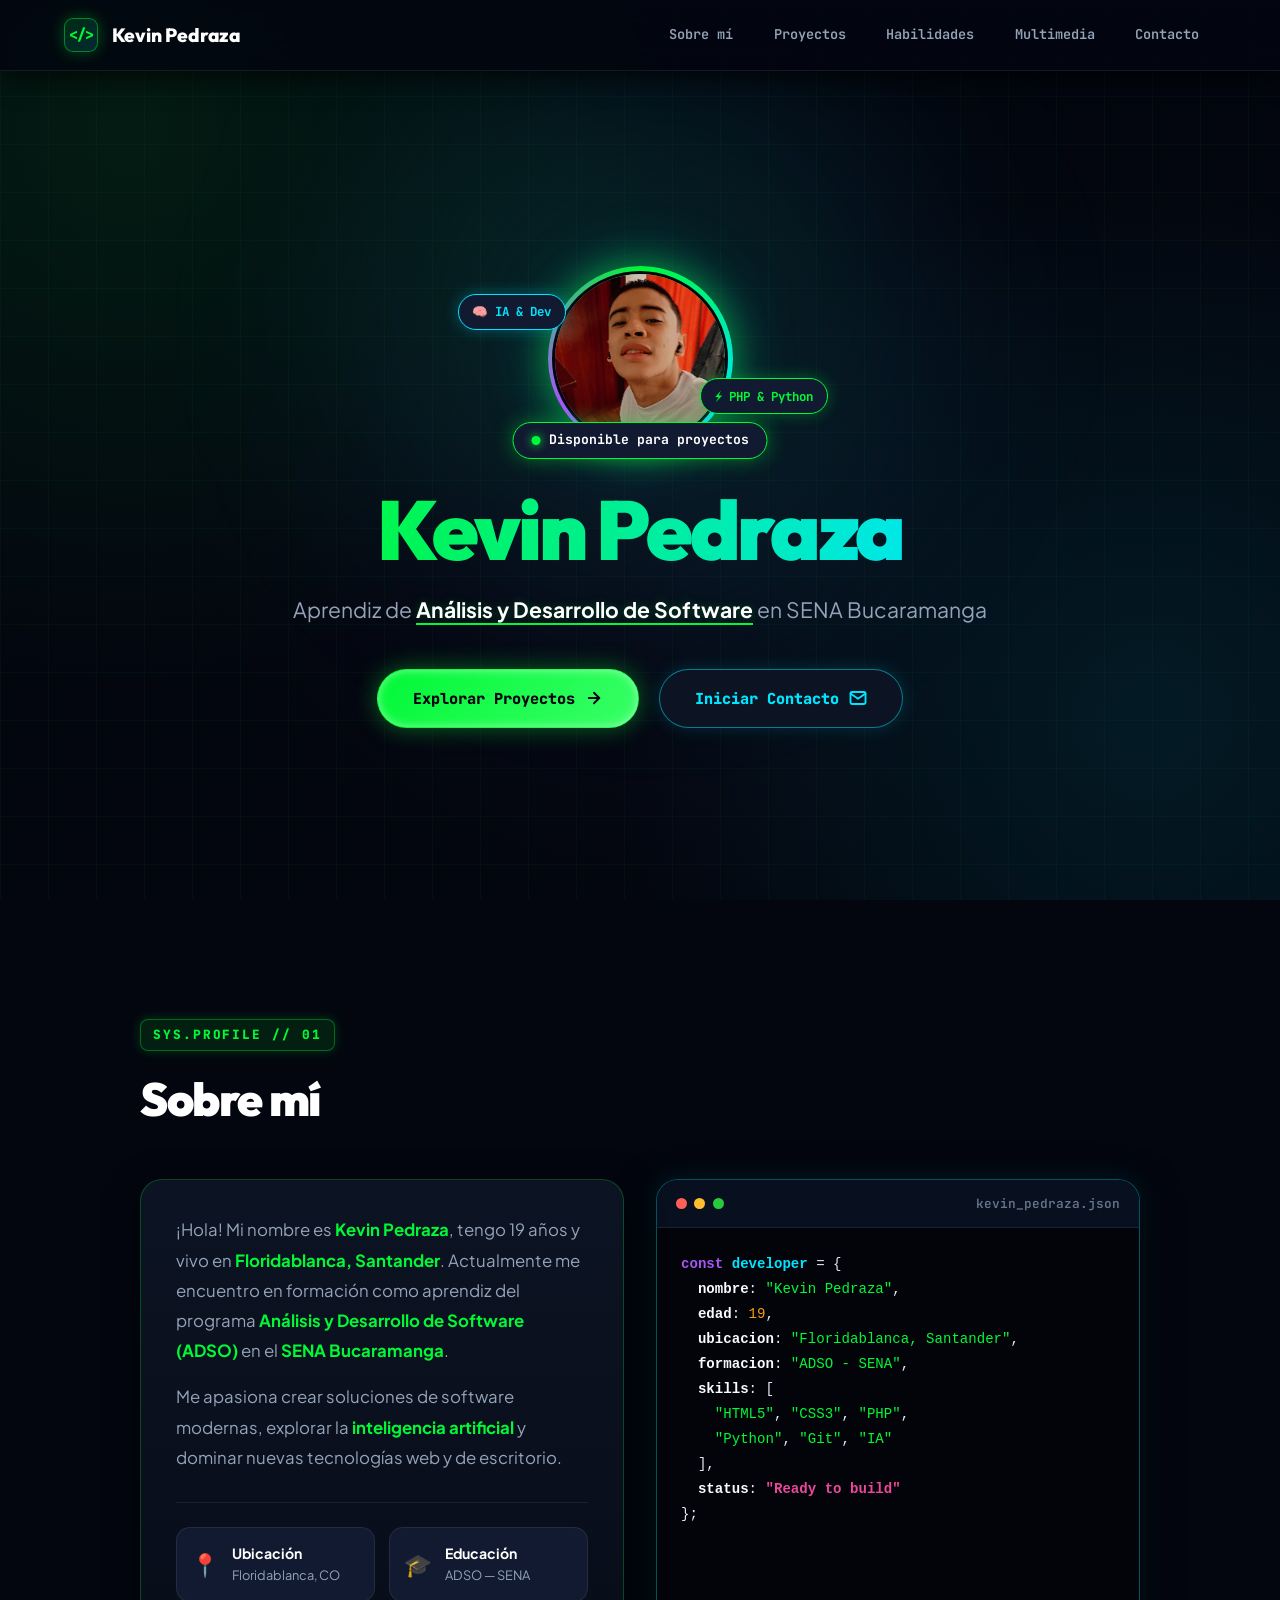
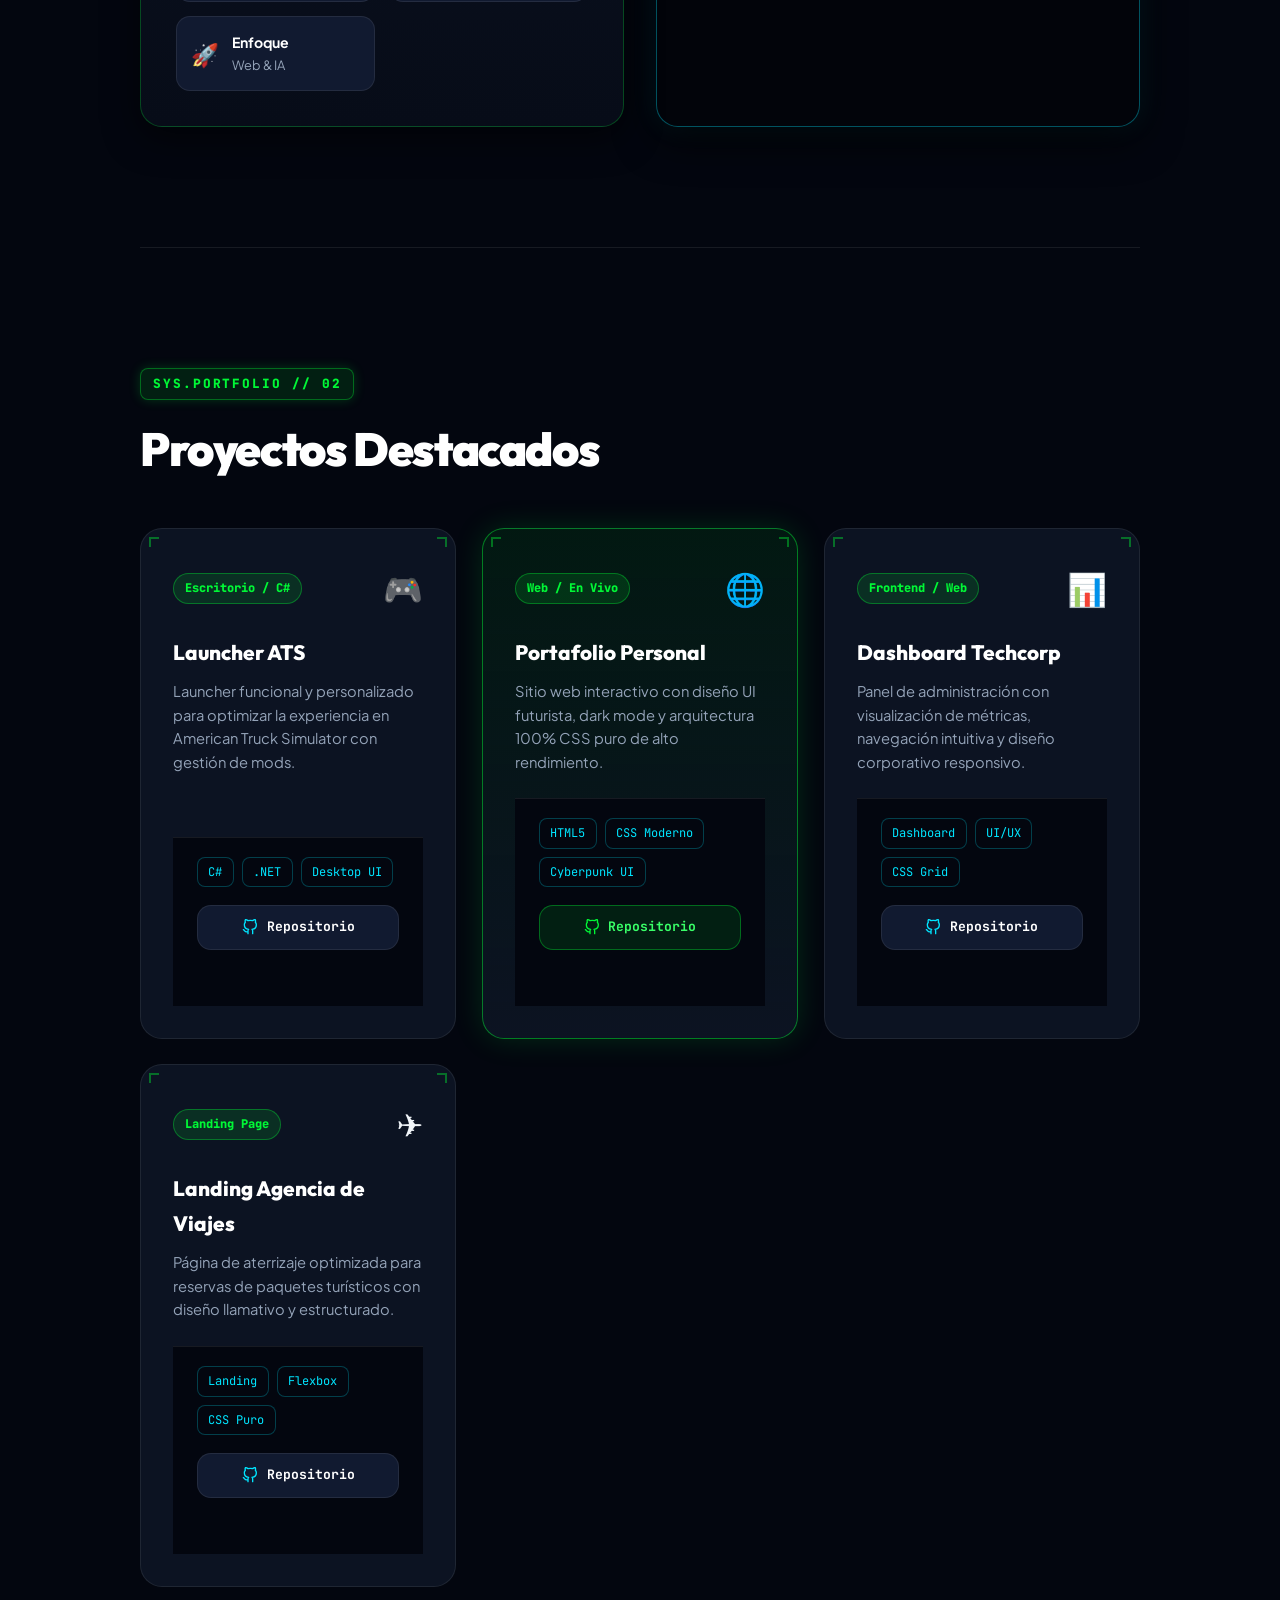
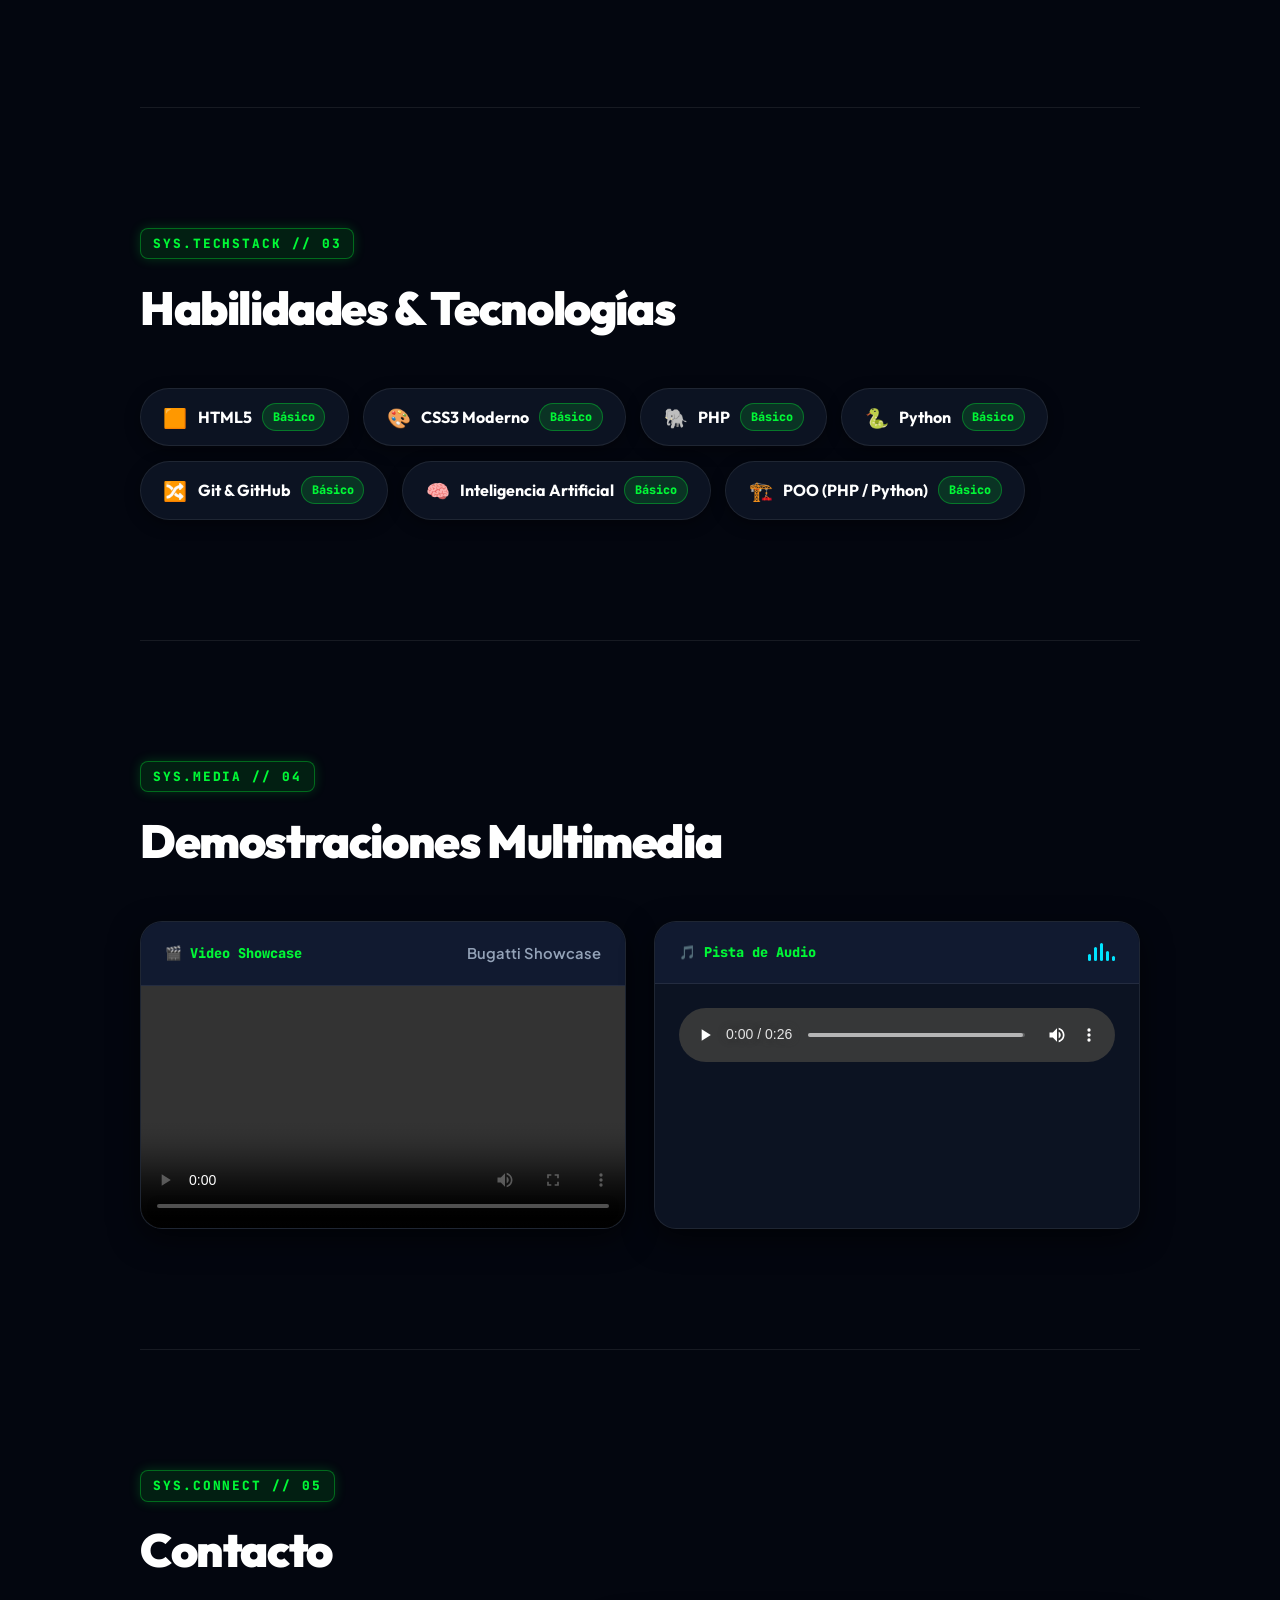
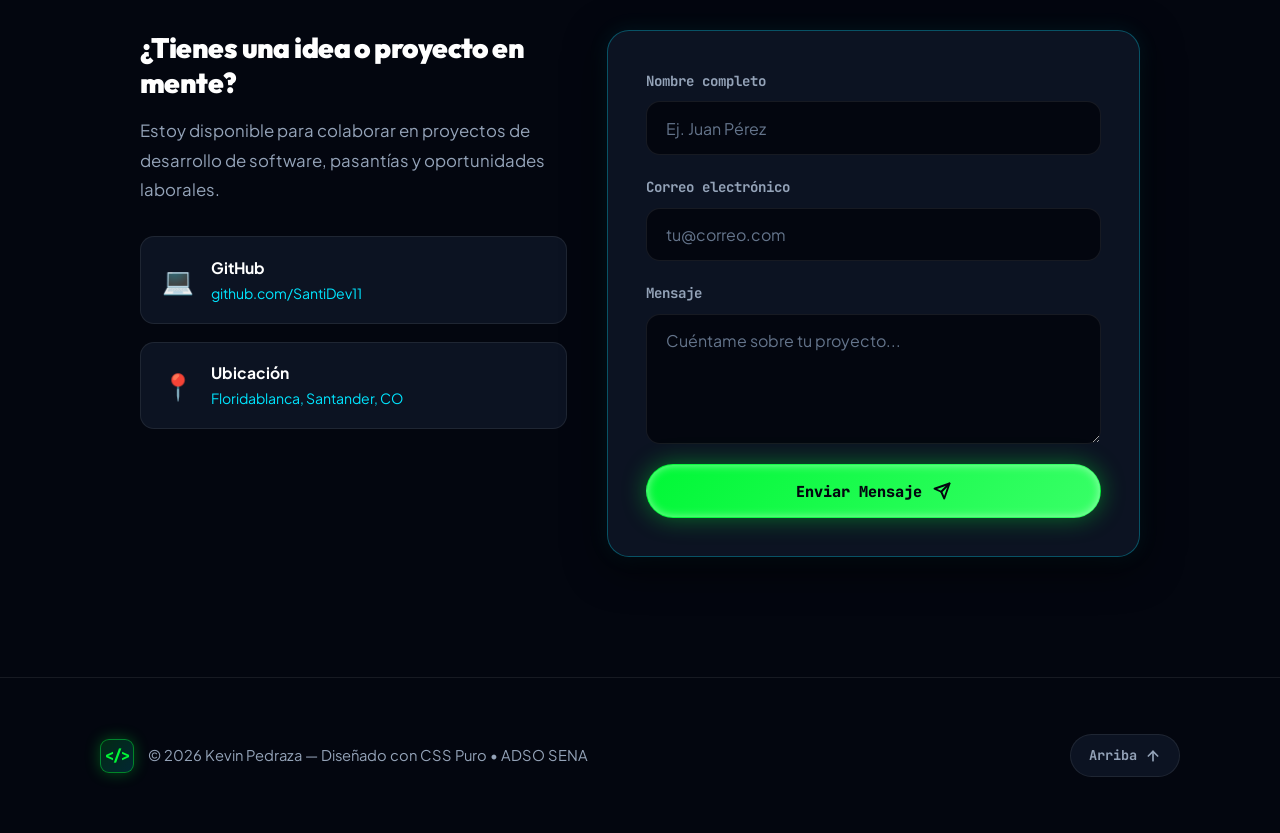
==== commit 45295a64: "Repositorios" ====
--- a/index.html
+++ b/index.html
@@ -189,7 +189,7 @@
               <span>Desktop UI</span>
             </section>
             <nav class="proyecto-card__actions" aria-label="Enlaces de Launcher ATS">
-              <a href="https://github.com/SantiDev11/Launcher-ATS" target="_blank" rel="noopener noreferrer" class="btn-repo">
+              <a href="https://github.com/SantiDev11/launcher-victor-trucks-backend.git" target="_blank" rel="noopener noreferrer" class="btn-repo">
                 <svg width="16" height="16" viewBox="0 0 24 24" fill="none" stroke="currentColor" stroke-width="2" stroke-linecap="round" stroke-linejoin="round"><path d="M9 19c-5 1.5-5-2.5-7-3m14 6v-3.87a3.37 3.37 0 0 0-.94-2.61c3.14-.35 6.44-1.54 6.44-7A5.44 5.44 0 0 0 20 4.77 5.07 5.07 0 0 0 19.91 1S18.73.65 16 2.48a13.38 13.38 0 0 0-7 0C6.27.65 5.09 1 5.09 1A5.07 5.07 0 0 0 5 4.77a5.44 5.44 0 0 0-1.5 3.78c0 5.42 3.3 6.61 6.44 7A3.37 3.37 0 0 0 9 18.13V22"></path></svg>
                 <span>Repositorio</span>
               </a>
@@ -239,7 +239,7 @@
               <span>CSS Grid</span>
             </section>
             <nav class="proyecto-card__actions" aria-label="Enlaces de Dashboard Techcorp">
-              <a href="https://github.com/SantiDev11/Dashboard-Techcorp" target="_blank" rel="noopener noreferrer" class="btn-repo">
+              <a href="https://github.com/SantiDev11/techcorp-crm-php.git" target="_blank" rel="noopener noreferrer" class="btn-repo">
                 <svg width="16" height="16" viewBox="0 0 24 24" fill="none" stroke="currentColor" stroke-width="2" stroke-linecap="round" stroke-linejoin="round"><path d="M9 19c-5 1.5-5-2.5-7-3m14 6v-3.87a3.37 3.37 0 0 0-.94-2.61c3.14-.35 6.44-1.54 6.44-7A5.44 5.44 0 0 0 20 4.77 5.07 5.07 0 0 0 19.91 1S18.73.65 16 2.48a13.38 13.38 0 0 0-7 0C6.27.65 5.09 1 5.09 1A5.07 5.07 0 0 0 5 4.77a5.44 5.44 0 0 0-1.5 3.78c0 5.42 3.3 6.61 6.44 7A3.37 3.37 0 0 0 9 18.13V22"></path></svg>
                 <span>Repositorio</span>
               </a>
@@ -264,7 +264,7 @@
               <span>CSS Puro</span>
             </section>
             <nav class="proyecto-card__actions" aria-label="Enlaces de Landing Agencia de Viajes">
-              <a href="https://github.com/SantiDev11/Landing-Agencia-Viajes" target="_blank" rel="noopener noreferrer" class="btn-repo">
+              <a href="https://github.com/SantiDev11/LandiPage-Aventura-Global-Viajes.git" target="_blank" rel="noopener noreferrer" class="btn-repo">
                 <svg width="16" height="16" viewBox="0 0 24 24" fill="none" stroke="currentColor" stroke-width="2" stroke-linecap="round" stroke-linejoin="round"><path d="M9 19c-5 1.5-5-2.5-7-3m14 6v-3.87a3.37 3.37 0 0 0-.94-2.61c3.14-.35 6.44-1.54 6.44-7A5.44 5.44 0 0 0 20 4.77 5.07 5.07 0 0 0 19.91 1S18.73.65 16 2.48a13.38 13.38 0 0 0-7 0C6.27.65 5.09 1 5.09 1A5.07 5.07 0 0 0 5 4.77a5.44 5.44 0 0 0-1.5 3.78c0 5.42 3.3 6.61 6.44 7A3.37 3.37 0 0 0 9 18.13V22"></path></svg>
                 <span>Repositorio</span>
               </a>
--- a/style.css
+++ b/style.css
@@ -1037,6 +1037,15 @@
   flex-grow: 1;
 }
 
+.proyecto-card__footer {
+  display: flex;
+  flex-direction: column;
+  gap: 1.1rem;
+  margin-top: auto;
+  padding-top: 1.2rem;
+  border-top: 1px solid var(--border-glass);
+}
+
 .proyecto-card__tags {
   display: flex;
   gap: 0.5rem;
@@ -1051,6 +1060,65 @@
   background: var(--bg-void);
   color: var(--neon-cyan);
   border: 1px solid rgba(0, 229, 255, 0.25);
+}
+
+/* Botón de Enlace al Repositorio */
+.proyecto-card__actions {
+  display: flex;
+  align-items: center;
+  gap: 0.75rem;
+}
+
+.btn-repo {
+  display: inline-flex;
+  align-items: center;
+  justify-content: center;
+  gap: 0.55rem;
+  width: 100%;
+  padding: 0.65rem 1rem;
+  border-radius: var(--r-md);
+  background: var(--bg-surface-elevated);
+  border: 1px solid var(--border-glass);
+  color: var(--text-pure);
+  font-family: var(--font-mono);
+  font-size: 0.82rem;
+  font-weight: 700;
+  text-decoration: none;
+  transition: var(--transition);
+}
+
+.btn-repo svg {
+  color: var(--neon-cyan);
+  transition: transform 0.25s ease, color 0.25s ease;
+}
+
+.btn-repo:hover {
+  background: rgba(0, 229, 255, 0.12);
+  border-color: var(--neon-cyan);
+  color: var(--neon-cyan-bright);
+  box-shadow: 0 0 20px rgba(0, 229, 255, 0.35);
+  transform: translateY(-2px);
+}
+
+.btn-repo:hover svg {
+  transform: scale(1.15) rotate(-8deg);
+  color: var(--neon-green);
+}
+
+.btn-repo--highlight {
+  background: rgba(0, 248, 54, 0.1);
+  border-color: rgba(0, 248, 54, 0.35);
+  color: var(--neon-green-bright);
+}
+
+.btn-repo--highlight svg {
+  color: var(--neon-green);
+}
+
+.btn-repo--highlight:hover {
+  background: rgba(0, 248, 54, 0.2);
+  border-color: var(--neon-green);
+  box-shadow: 0 0 25px rgba(0, 248, 54, 0.45);
 }
 
 /* Tarjeta Destacada */
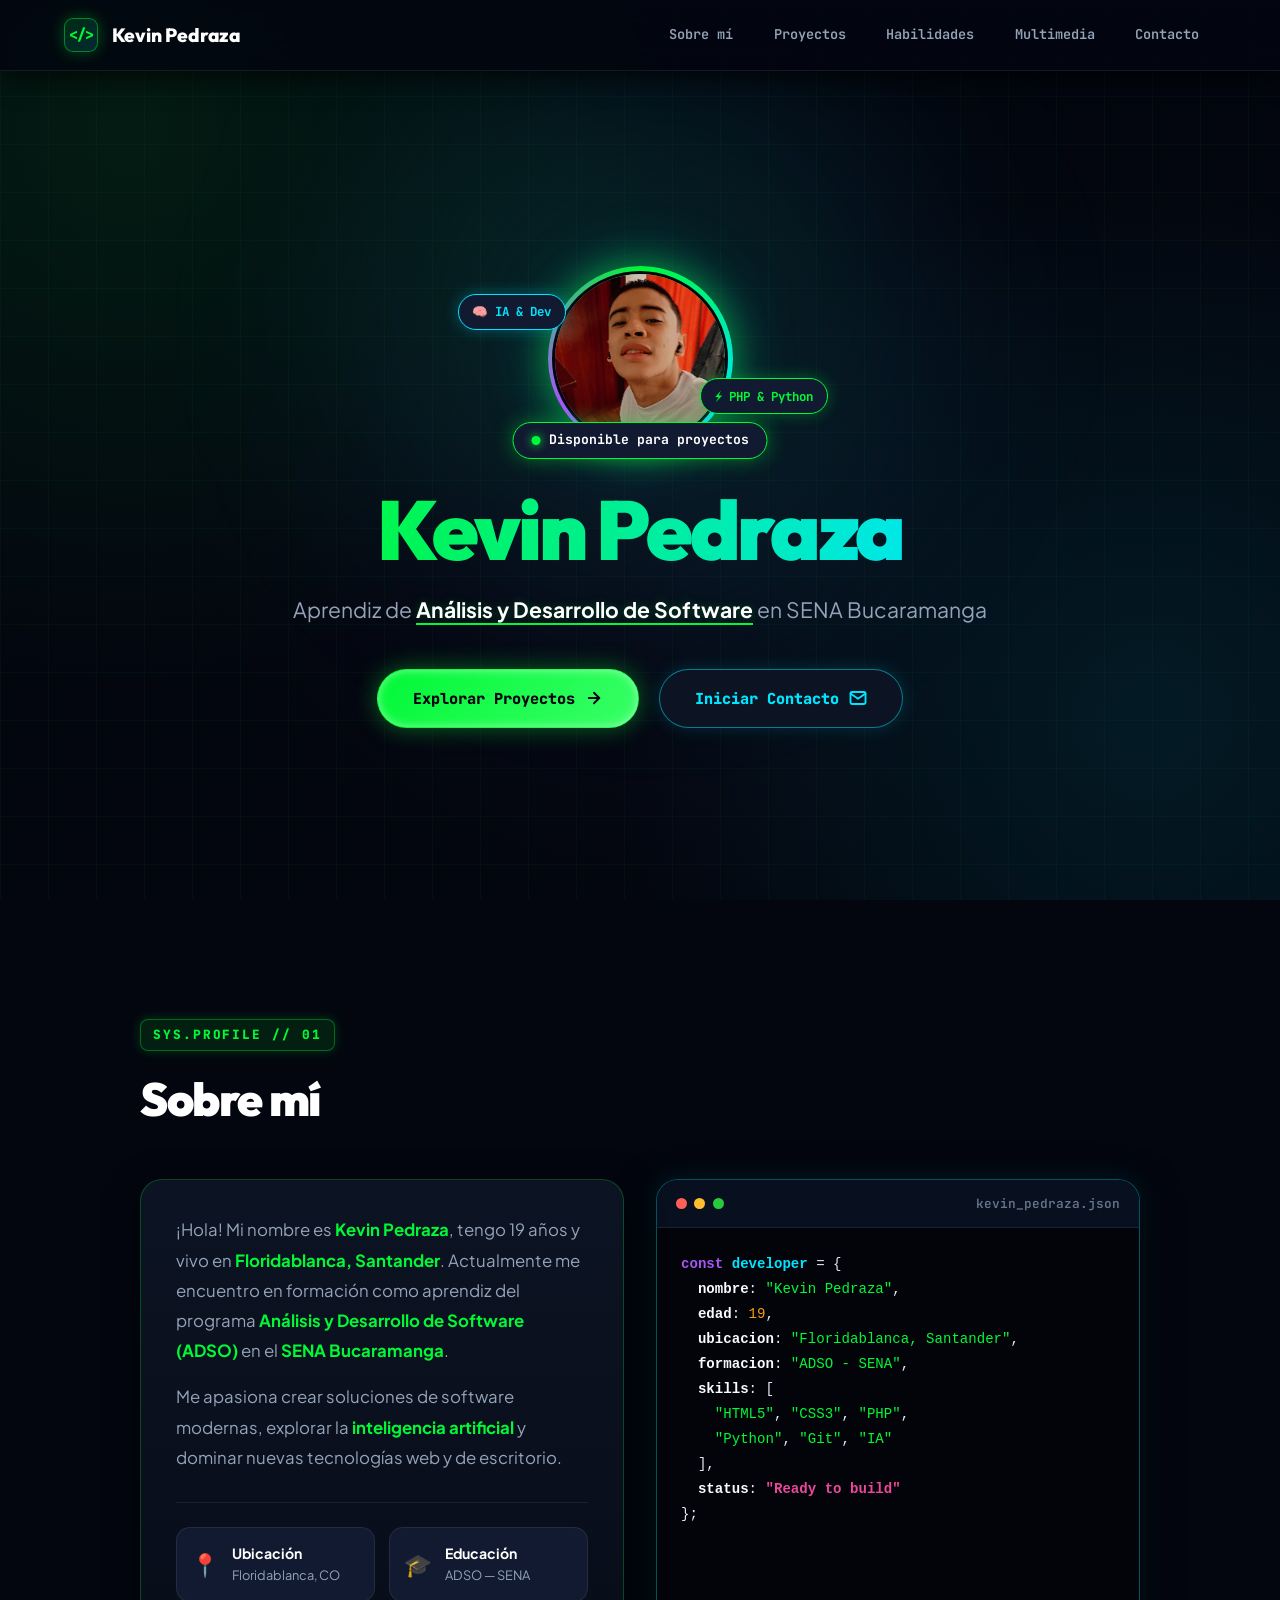
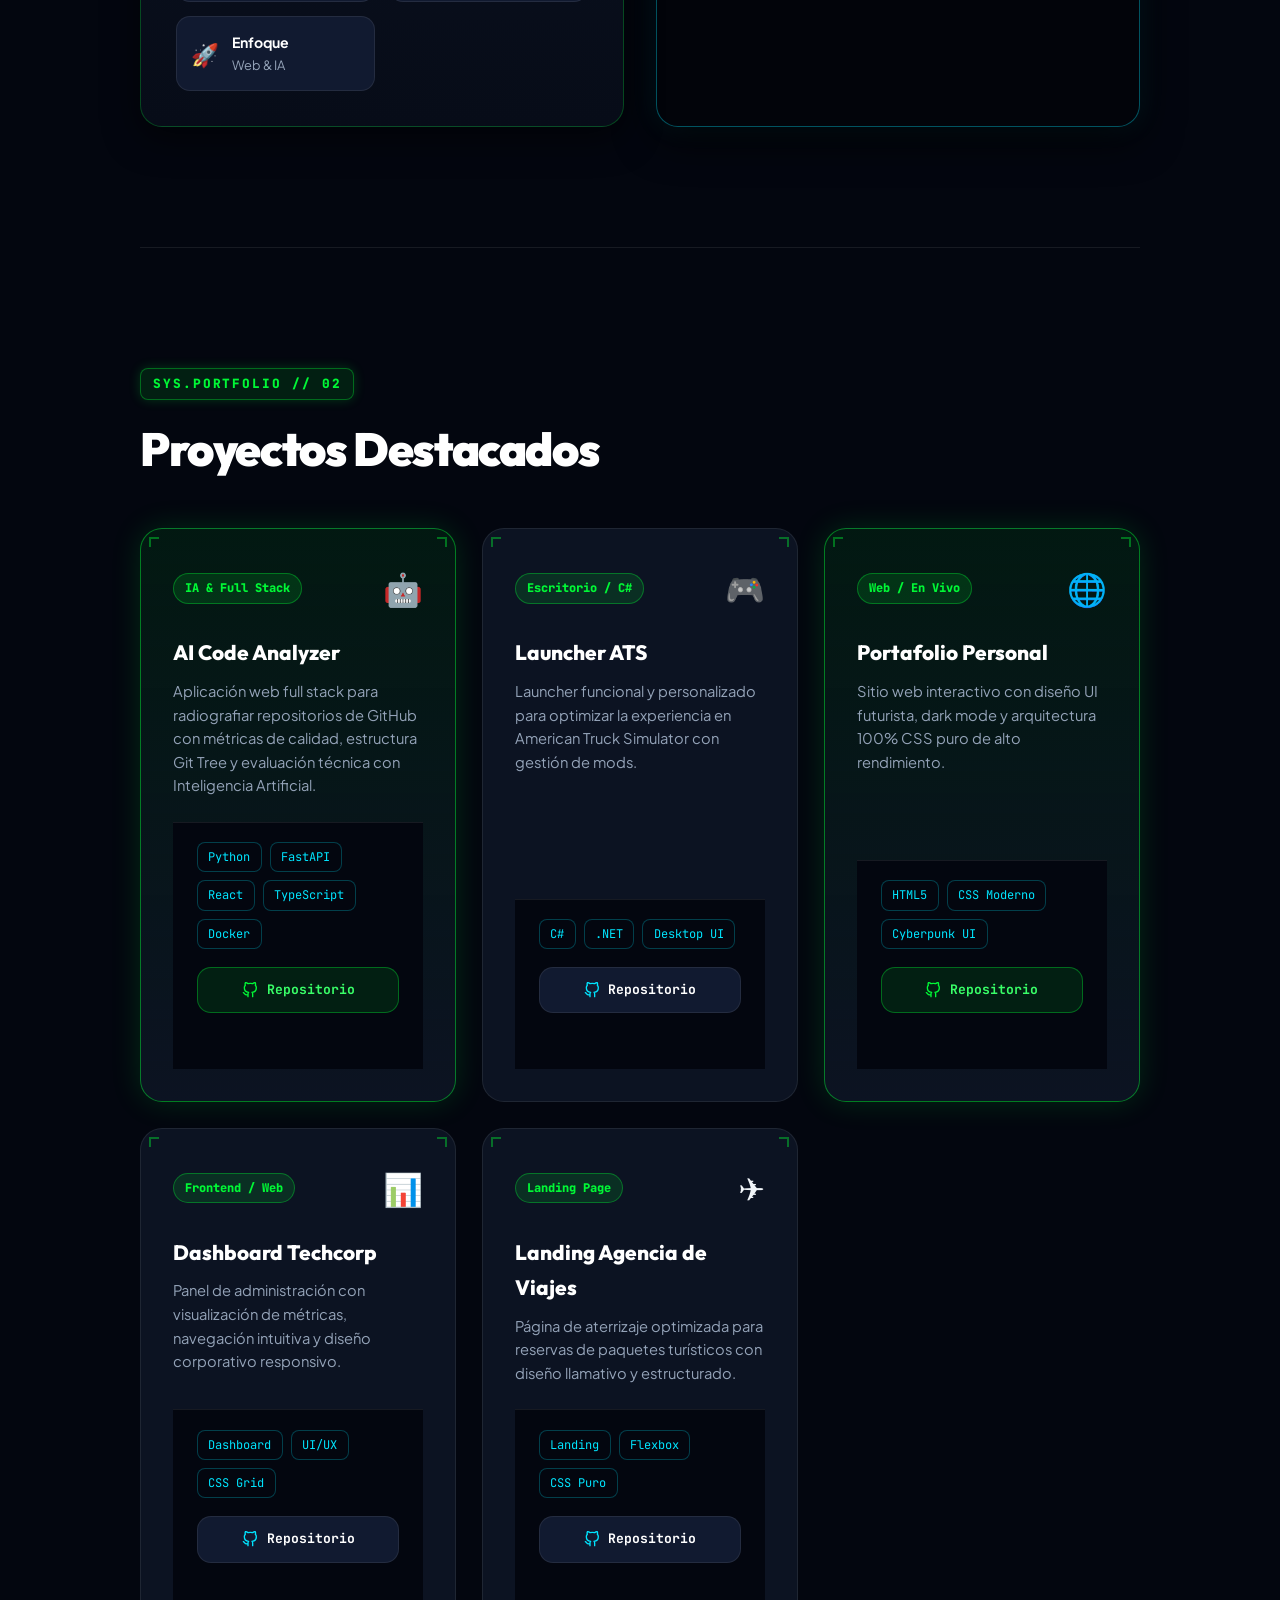
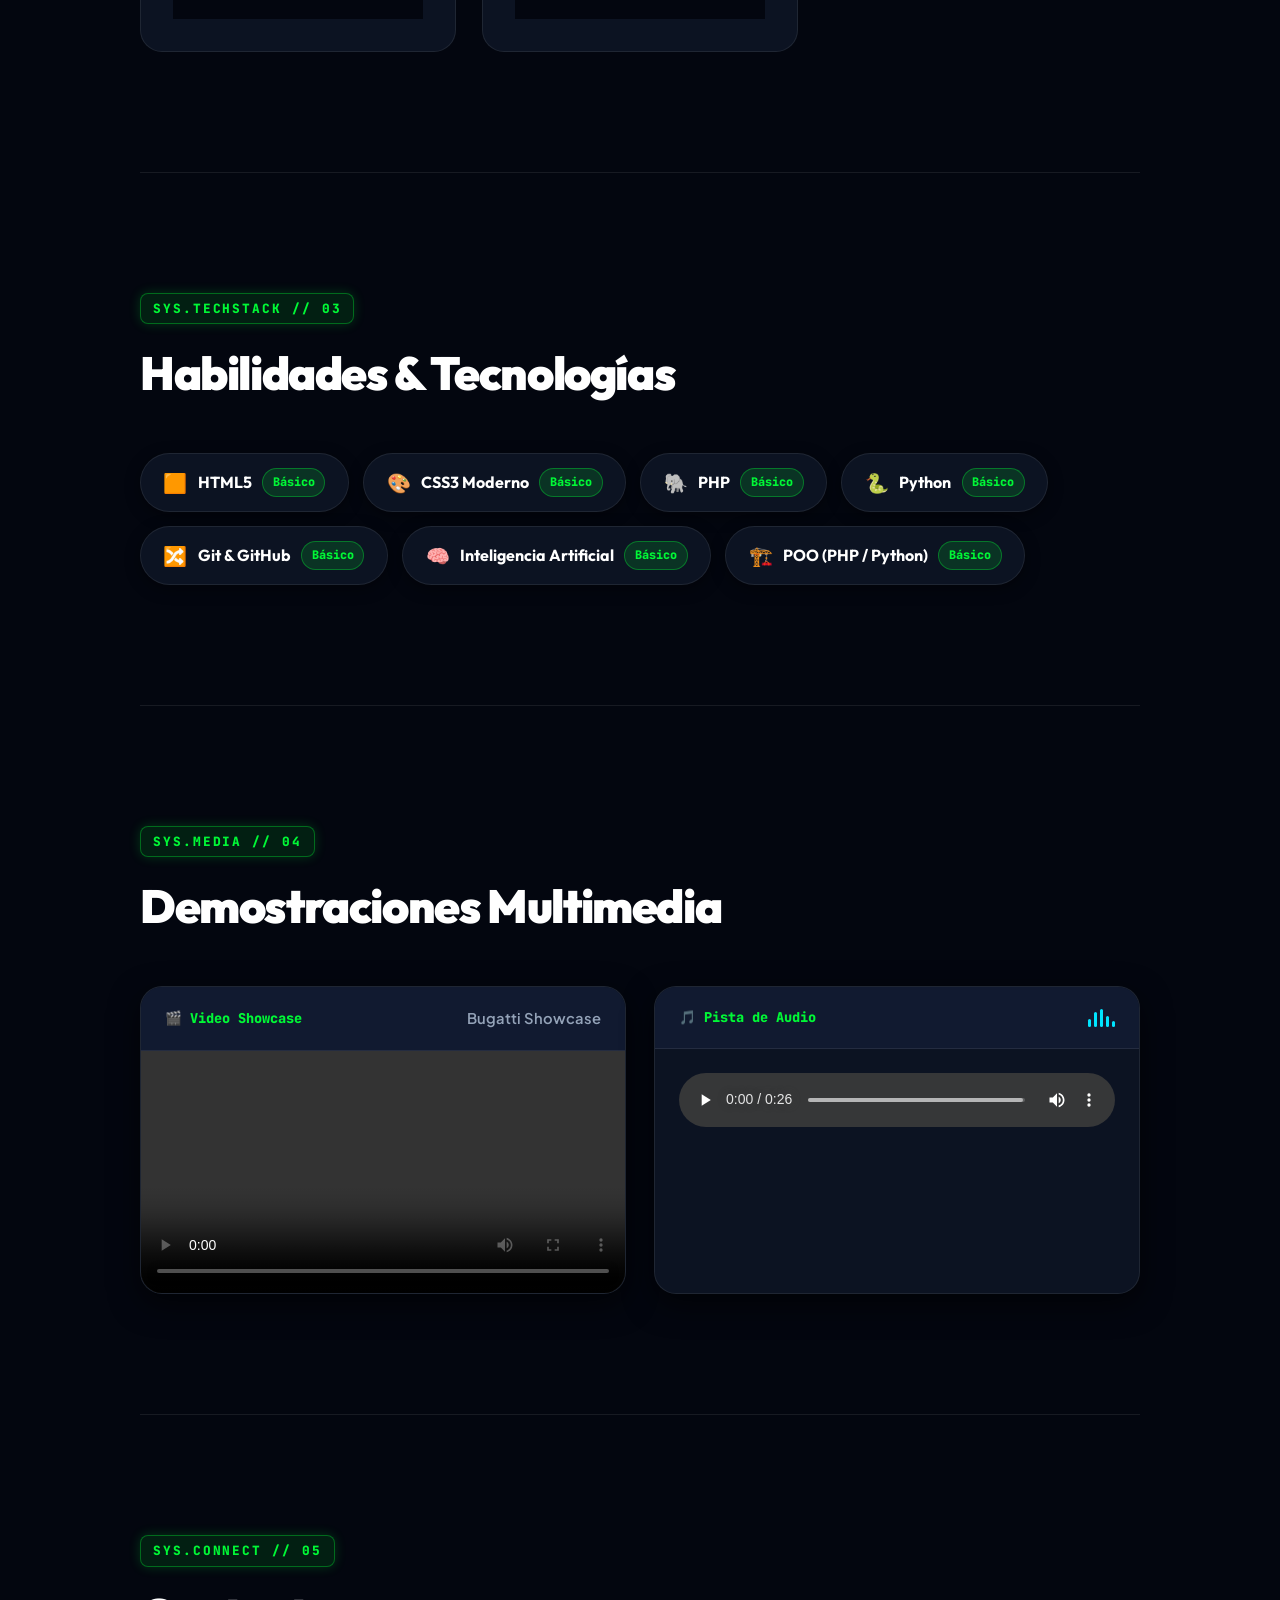
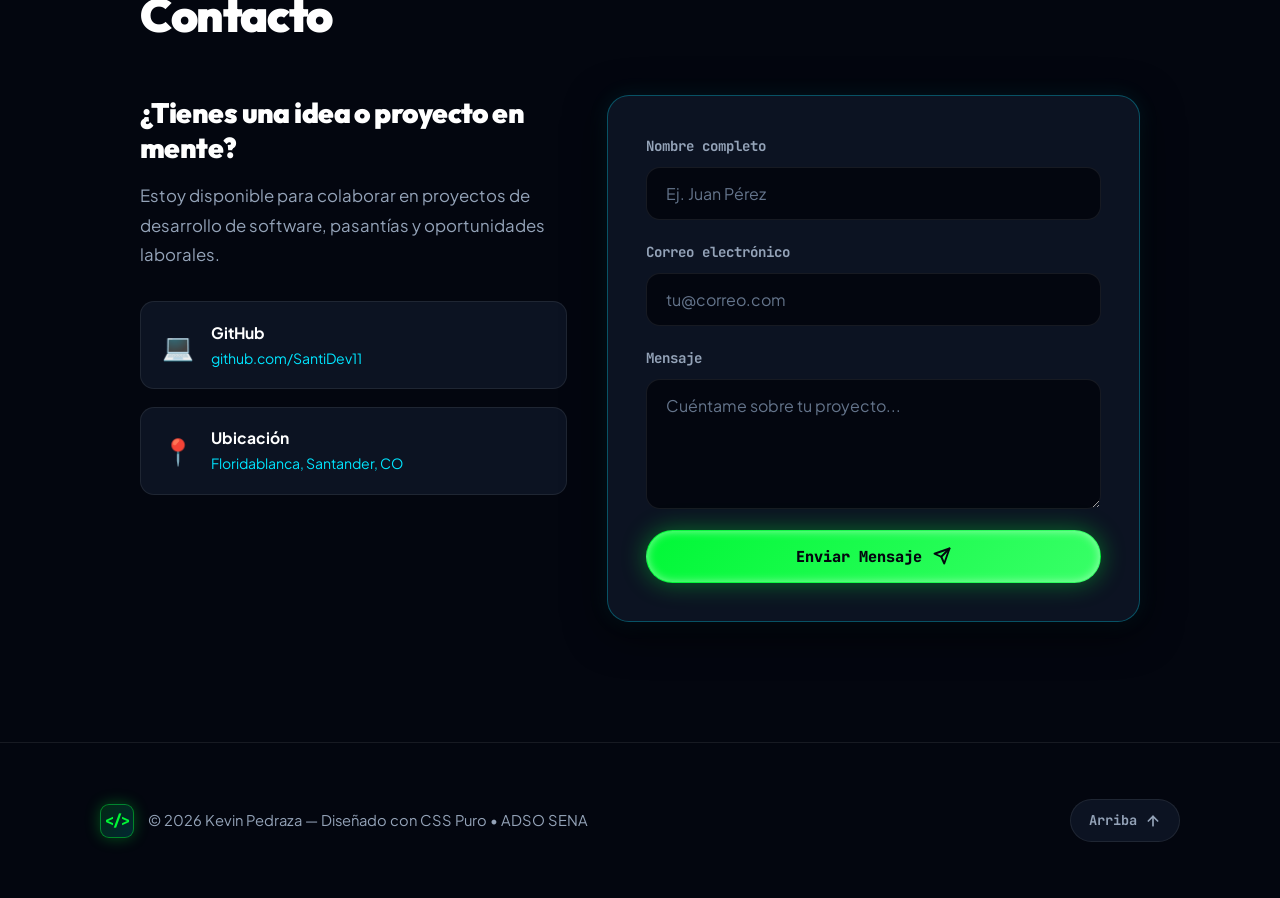
==== commit f70eeffd: "Repositorios" ====
--- a/index.html
+++ b/index.html
@@ -172,7 +172,34 @@
 
       <section class="grid-proyectos">
         
-        <!-- Proyecto 1 -->
+        <!-- Proyecto 1: AI Code Analyzer (Destacado) -->
+        <article class="proyecto-card proyecto-card--featured">
+          <span class="card__corner top-l"></span>
+          <span class="card__corner top-r"></span>
+          <header class="proyecto-card__top">
+            <span class="proyecto-card__badge">IA & Full Stack</span>
+            <span class="proyecto-card__icon">🤖</span>
+          </header>
+          <h3>AI Code Analyzer</h3>
+          <p>Aplicación web full stack para radiografiar repositorios de GitHub con métricas de calidad, estructura Git Tree y evaluación técnica con Inteligencia Artificial.</p>
+          <footer class="proyecto-card__footer">
+            <section class="proyecto-card__tags">
+              <span>Python</span>
+              <span>FastAPI</span>
+              <span>React</span>
+              <span>TypeScript</span>
+              <span>Docker</span>
+            </section>
+            <nav class="proyecto-card__actions" aria-label="Enlaces de AI Code Analyzer">
+              <a href="https://github.com/SantiDev11/AI-Code-Analyzer" target="_blank" rel="noopener noreferrer" class="btn-repo btn-repo--highlight">
+                <svg width="16" height="16" viewBox="0 0 24 24" fill="none" stroke="currentColor" stroke-width="2" stroke-linecap="round" stroke-linejoin="round"><path d="M9 19c-5 1.5-5-2.5-7-3m14 6v-3.87a3.37 3.37 0 0 0-.94-2.61c3.14-.35 6.44-1.54 6.44-7A5.44 5.44 0 0 0 20 4.77 5.07 5.07 0 0 0 19.91 1S18.73.65 16 2.48a13.38 13.38 0 0 0-7 0C6.27.65 5.09 1 5.09 1A5.07 5.07 0 0 0 5 4.77a5.44 5.44 0 0 0-1.5 3.78c0 5.42 3.3 6.61 6.44 7A3.37 3.37 0 0 0 9 18.13V22"></path></svg>
+                <span>Repositorio</span>
+              </a>
+            </nav>
+          </footer>
+        </article>
+
+        <!-- Proyecto 2 -->
         <article class="proyecto-card">
           <span class="card__corner top-l"></span>
           <span class="card__corner top-r"></span>
--- a/style.css
+++ b/style.css
@@ -1066,7 +1066,7 @@
 .proyecto-card__actions {
   display: flex;
   align-items: center;
-  gap: 0.75rem;
+  width: 100%;
 }
 
 .btn-repo {
@@ -1075,7 +1075,7 @@
   justify-content: center;
   gap: 0.55rem;
   width: 100%;
-  padding: 0.65rem 1rem;
+  padding: 0.7rem 1rem;
   border-radius: var(--r-md);
   background: var(--bg-surface-elevated);
   border: 1px solid var(--border-glass);
